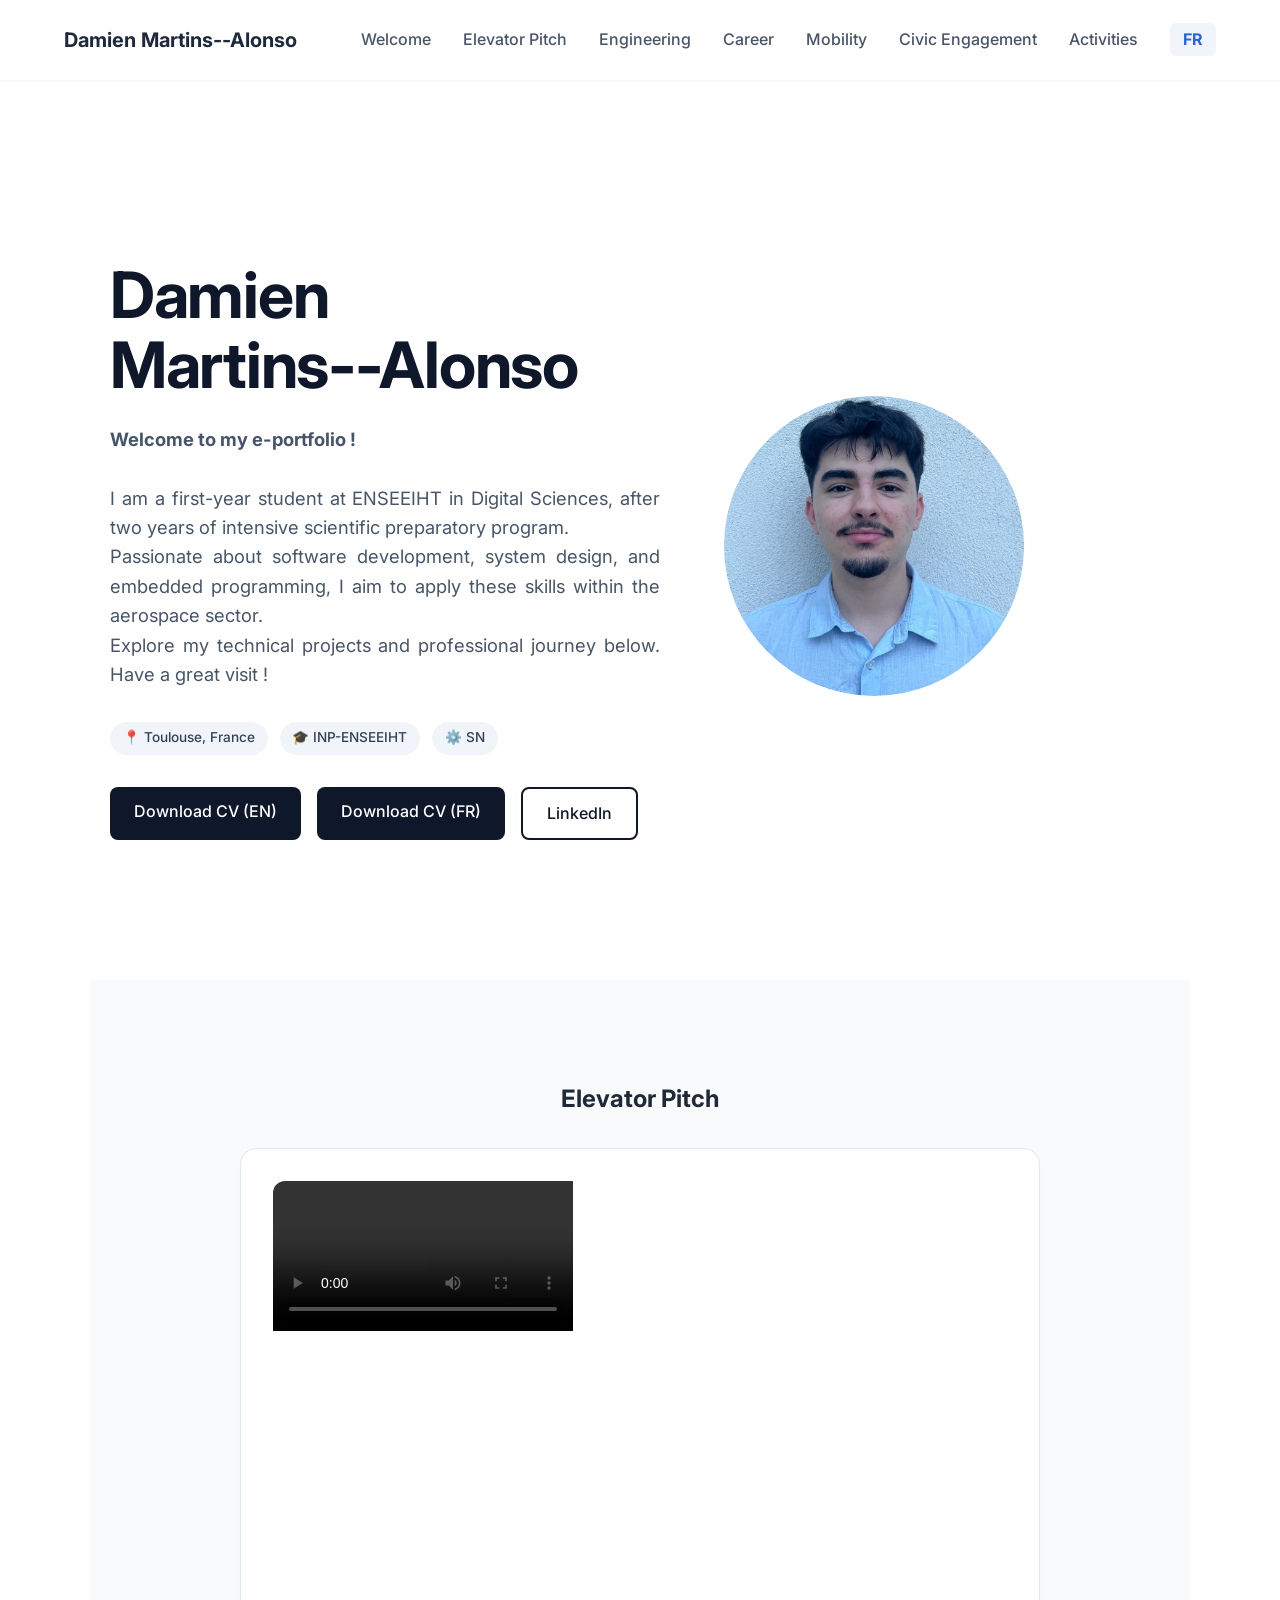
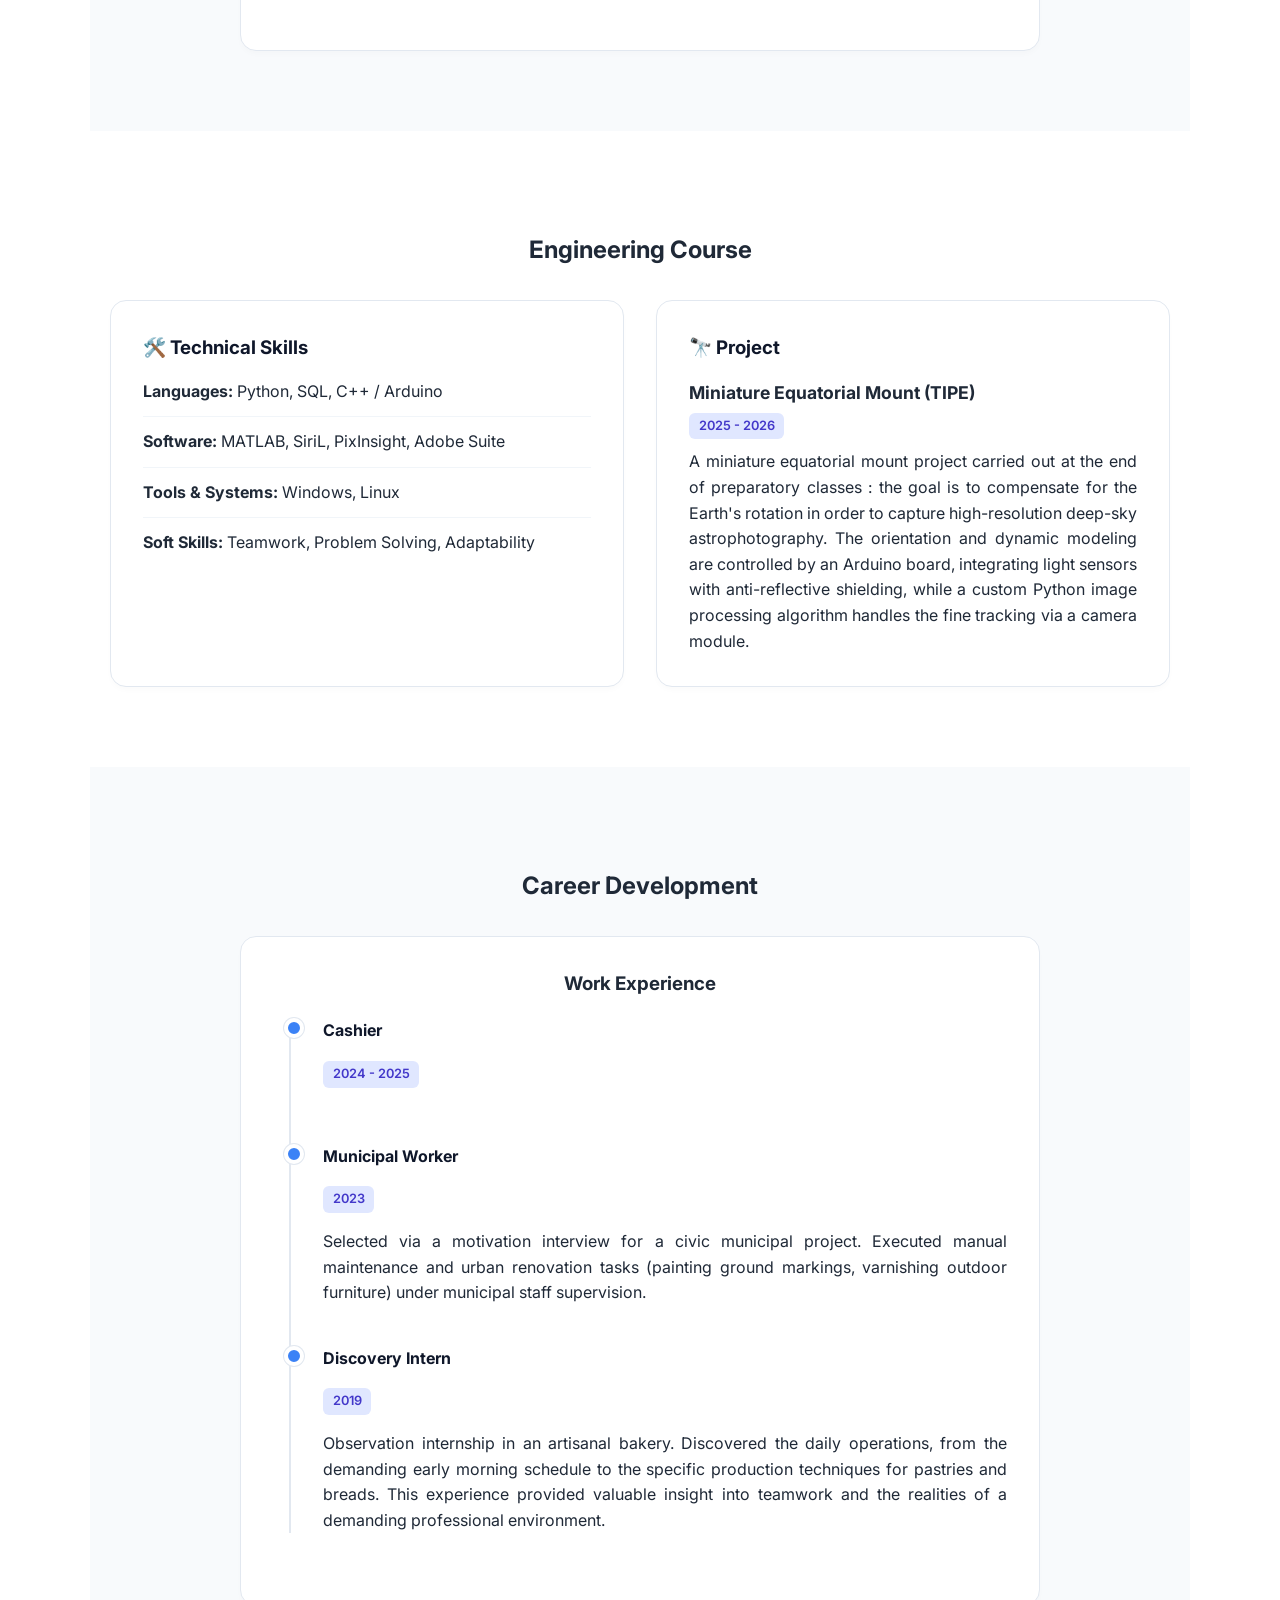
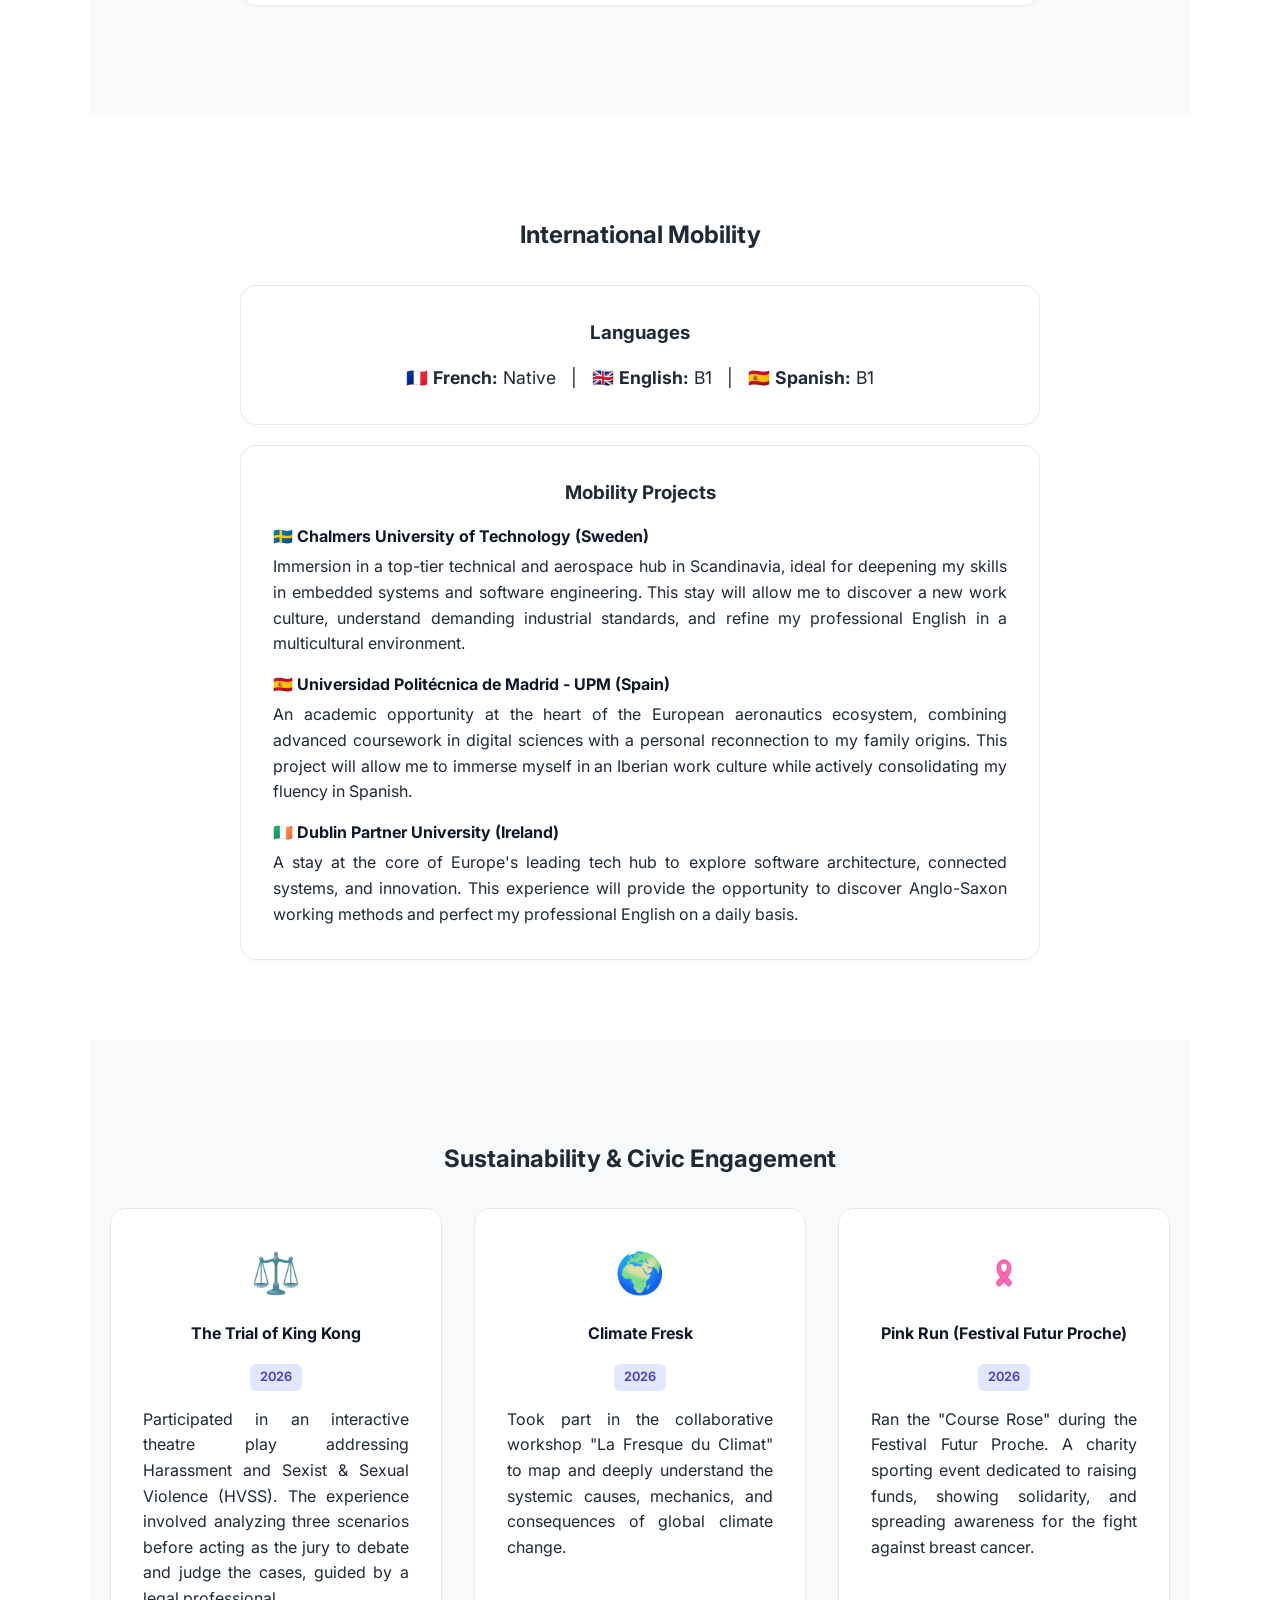
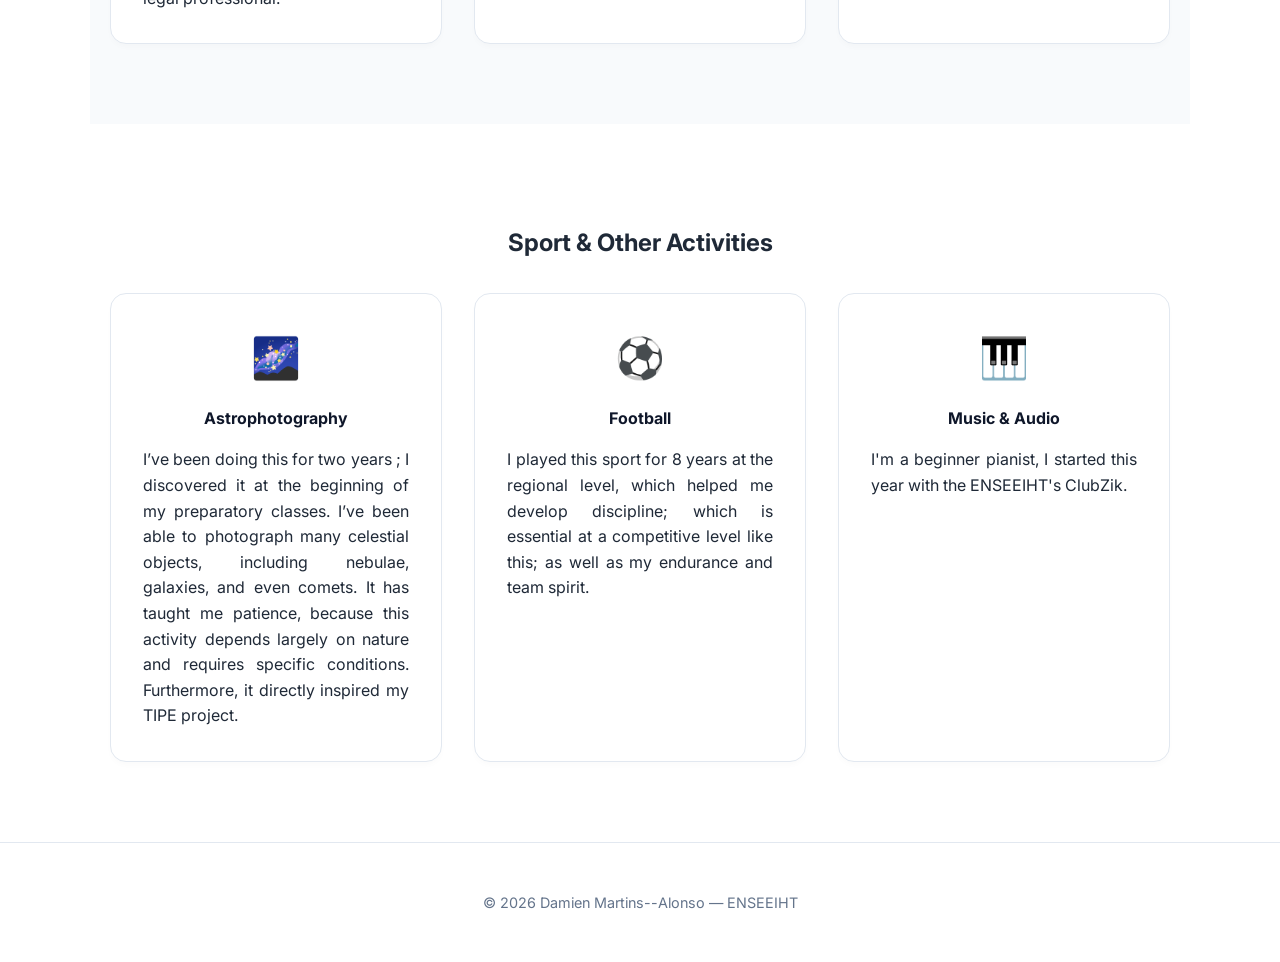
==== index.html @ 3f52133f "Update index.html" ====
<!DOCTYPE html>
<html lang="en">
<head>
    <meta charset="UTF-8">
    <meta name="viewport" content="width=device-width, initial-scale=1.0">
    <title>Damien Martins--Alonso | Portfolio</title>
    <link rel="stylesheet" href="style.css">
    <!-- Google Fonts for modern typography -->
    <link rel="preconnect" href="https://fonts.googleapis.com">
    <link rel="preconnect" href="https://fonts.gstatic.com" crossorigin>
    <link href="https://fonts.googleapis.com/css2?family=Inter:wght@400;500;600;700&display=swap" rel="stylesheet">
</head>
<body>

  <!-- HEADER / NAVIGATION -->
    <header class="navbar">
        <div class="nav-brand"><a href="#welcome">Damien Martins--Alonso</a></div>
        
        <!-- Menu Desktop -->
        <nav class="desktop-nav">
            <ul class="nav-links">
                <li><a href="#welcome">Welcome</a></li>
                <li><a href="#elevator">Elevator Pitch</a></li>
                <li><a href="#engineering">Engineering</a></li>
                <li><a href="#career">Career</a></li>
                <li><a href="#mobility">Mobility</a></li>
                <li><a href="#engagement">Civic Engagement</a></li>
                <li><a href="#activities">Activities</a></li>
                <!-- Bouton Langue Desktop -->
                <li><a href="index_fr.html" class="lang-btn" style="font-weight: 700; color: #2563eb;">FR</a></li>
            </ul>
        </nav>

        <!-- Bouton Hamburger / Croix -->
        <button class="hamburger" id="hamburger-btn" aria-label="Toggle menu">
            <span></span>
            <span></span>
            <span></span>
        </button>

        <!-- Menu Déroulant Mobile -->
        <div class="mobile-menu" id="mobile-menu">
            <ul class="mobile-nav-links">
                <li><a href="#welcome" class="mobile-link">Welcome</a></li>
                <li><a href="#elevator" class="mobile-link">Elevator Pitch</a></li>
                <li><a href="#engineering" class="mobile-link">Engineering</a></li>
                <li><a href="#career" class="mobile-link">Career</a></li>
                <li><a href="#mobility" class="mobile-link">Mobility</a></li>
                <li><a href="#engagement" class="mobile-link">Civic Engagement</a></li>
                <li><a href="#activities" class="mobile-link">Activities</a></li>
                <!-- Bouton Langue Mobile -->
                <li><a href="index_fr.html" class="mobile-link" style="font-weight: 700; color: #2563eb; margin-top: 0.5rem; display: inline-block;">FR</a></li>
            </ul>
        </div>
    </header>
<main>    
        <!-- 1. WELCOME SECTION -->
        <section id="welcome" class="section hero">
            <div class="hero-content">
                <div class="hero-text">
                    <h1>Damien<br>Martins--Alonso</h1>
                    <p class="uvp" style="text-align: justify;">
                        <strong>Welcome to my e-portfolio !</strong><br><br>
                        I am a first-year student at ENSEEIHT in Digital Sciences, after two years of intensive scientific preparatory program.<br>
                        Passionate about software development, system design, and embedded programming, I aim to apply these skills within the aerospace sector.<br>
                        Explore my technical projects and professional journey below. Have a great visit !
                    </p>
                    <div class="tags">
                        <span class="tag">📍 Toulouse, France</span>
                        <span class="tag">🎓 INP-ENSEEIHT </span>
                        <span class="tag">⚙️ SN </span>
                    </div>
                    <div class="actions">
                        <a href="assets/CV_EN.pdf" class="btn" target="_blank">Download CV (EN)</a>
                        <a href="assets/CV_FR.pdf" class="btn" target="_blank">Download CV (FR)</a>
                        <a href="https://www.linkedin.com/in/damien-martins-alonso-7abb7a439/" class="btn btn-outline" target="_blank">LinkedIn</a>
                    </div>
                </div>
                <div class="hero-image">
                    <img src="assets/photo.jpg" alt="Damien Martins--Alonso" style="width: 300px; height: 300px; border-radius: 50%; object-fit: cover; object-position: 65% 30%;">
                </div>
            </div>
        </section>

        <!-- 2. ELEVATOR PITCH SECTION -->
        <section id="elevator" class="section bg-light">
            <h2 style="text-align: center;">Elevator Pitch</h2>
            <p class="section-subtitle" style="text-align: center; margin-bottom: 30px;">  </p>
            <div class="card video-card" style="margin: 0 auto; max-width: 800px;">
                <div class="video-container">
                    <video controls preload="metadata">
                        <source src="assets/mon_pitch.mp4" type="video/mp4">
                    </video>
                </div>
            </div>
        </section>

      <!-- 3. ENGINEERING COURSE SECTION -->
        <section id="engineering" class="section">
            <h2 style="text-align: center;">Engineering Course</h2>
           <p class="section-subtitle" style="text-align: center; margin-bottom: 30px;">  </p>
            <div class="grid-2">
                <div class="card">
                    <h3>🛠️ Technical Skills</h3>
                    <ul class="skills-list">
                        <li><strong>Languages:</strong> Python, SQL, C++ / Arduino</li>
                        <li><strong>Software:</strong> MATLAB, SiriL, PixInsight, Adobe Suite</li>
                        <li><strong>Tools & Systems:</strong> Windows, Linux</li>
                        <li><strong>Soft Skills:</strong> Teamwork, Problem Solving, Adaptability</li>
                    </ul>
                </div>

               <div class="card project-card">
                    <h3>🔭 Project</h3>
                    <div style="margin-top: 15px;">
                        <h4 style="font-size: 1.1rem; color: var(--primary-color); margin-bottom: 5px;">Miniature Equatorial Mount (TIPE)</h4>
                        <span class="date" style="display: inline-block; margin-bottom: 10px;">2025 - 2026</span>
                        <p style="text-align: justify;">A miniature equatorial mount project carried out at the end of preparatory classes : the goal is to compensate for the Earth's rotation in order to capture high-resolution deep-sky astrophotography. The orientation and dynamic modeling are controlled by an Arduino board, integrating light sensors with anti-reflective shielding, while a custom Python image processing algorithm handles the fine tracking via a camera module.</p>
                    </div>
                </div>
            </div>
        </section>
        
        <!-- 4. CAREER DEVELOPMENT SECTION -->
        <section id="career" class="section bg-light">
            <h2 style="text-align: center;">Career Development</h2>
            <p class="section-subtitle" style="text-align: center; margin-bottom: 30px;">  </p>        
            <div style="max-width: 800px; margin: 0 auto;">
                <div class="card" style="margin-bottom: 30px;">
                    <h3 style="text-align: center; color: var(--primary-color); margin-bottom: 20px;">Work Experience</h3>
                    <div class="experience-timeline">
                        <div class="timeline-item">
                            <h4>Cashier</h4>
                            <span class="date">2024 - 2025</span>
                            <p> </p>
                        </div>
                        <div class="timeline-item">
                            <h4>Municipal Worker</h4>
                            <span class="date">2023</span>
                            <p style="text-align: justify;">Selected via a motivation interview for a civic municipal project. Executed manual maintenance and urban renovation tasks (painting ground markings, varnishing outdoor furniture) under municipal staff supervision.</p>
                        </div>
                        <div class="timeline-item">
                            <h4>Discovery Intern</h4>
                            <span class="date">2019</span>
                            <p style="text-align: justify;">Observation internship in an artisanal bakery. Discovered the daily operations, from the demanding early morning schedule to the specific production techniques for pastries and breads. This experience provided valuable insight into teamwork and the realities of a demanding professional environment.</p>
                        </div>
                    </div>
                </div>
            </div>
        </section>
        
        <!-- 5. INTERNATIONAL MOBILITY SECTION -->
        <section id="mobility" class="section">
            <h2 style="text-align: center;">International Mobility</h2>
            <p class="section-subtitle" style="text-align: center; margin-bottom: 30px;">   </p>
            
            <div style="max-width: 800px; margin: 0 auto;">
                <div class="card" style="margin-bottom: 20px;">
                    <h3 style="text-align: center; color: var(--primary-color);">Languages</h3>
                    <p style="text-align: center; font-size: 1.1rem; line-height: 1.6;">
                        🇫🇷 <strong>French:</strong> Native &nbsp; | &nbsp; 
                        🇬🇧 <strong>English:</strong> B1 &nbsp; | &nbsp; 
                        🇪🇸 <strong>Spanish:</strong> B1
                    </p>
                </div>
                
                <div class="card">
                    <h3 style="text-align: center; color: var(--primary-color);">Mobility Projects</h3>
                    <div style="display: flex; flex-direction: column; gap: 15px;">
                        <div>
                            <h4 style="margin-bottom: 5px;">🇸🇪 Chalmers University of Technology (Sweden)</h4>
                            <p style="text-align: justify;">Immersion in a top-tier technical and aerospace hub in Scandinavia, ideal for deepening my skills in embedded systems and software engineering. This stay will allow me to discover a new work culture, understand demanding industrial standards, and refine my professional English in a multicultural environment.</p>
                        </div>
                        <div>
                            <h4 style="margin-bottom: 5px;">🇪🇸 Universidad Politécnica de Madrid - UPM (Spain)</h4>
                            <p style="text-align: justify;">An academic opportunity at the heart of the European aeronautics ecosystem, combining advanced coursework in digital sciences with a personal reconnection to my family origins. This project will allow me to immerse myself in an Iberian work culture while actively consolidating my fluency in Spanish.</p>
                        </div>
                        <div>
                            <h4 style="margin-bottom: 5px;">🇮🇪 Dublin Partner University (Ireland)</h4>
                            <p style="text-align: justify;">A stay at the core of Europe's leading tech hub to explore software architecture, connected systems, and innovation. This experience will provide the opportunity to discover Anglo-Saxon working methods and perfect my professional English on a daily basis.</p>
                        </div>
                    </div>
                </div>
            </div>
        </section>

        <!-- 6. SUSTAINABILITY & CIVIC ENGAGEMENT SECTION -->
        <section id="engagement" class="section bg-light">
            <h2 style="text-align: center;">Sustainability & Civic Engagement</h2>
            <p class="section-subtitle" style="text-align: center; margin-bottom: 30px;">  </p>
            <div class="grid-3">
                <div class="card align-center">
                    <div class="icon">⚖️</div>
                    <h4>The Trial of King Kong</h4>
                    <span class="date">2026</span>
                    <p style="text-align: justify;">Participated in an interactive theatre play addressing Harassment and Sexist & Sexual Violence (HVSS). The experience involved analyzing three scenarios before acting as the jury to debate and judge the cases, guided by a legal professional.</p>
                </div>
                
                <div class="card align-center">
                    <div class="icon">🌍</div>
                    <h4>Climate Fresk</h4>
                    <span class="date">2026</span>
                    <p style="text-align: justify;">Took part in the collaborative workshop "La Fresque du Climat" to map and deeply understand the systemic causes, mechanics, and consequences of global climate change.</p>
                </div>

                <div class="card align-center">
                    <div class="icon">
                        <!-- Véritable icône du Ruban Rose avec effet croisé intégré en SVG -->
                        <svg width="32" height="32" viewBox="0 0 100 100" xmlns="http://www.w3.org/2000/svg">
                            <path d="M50 15 C 30 15, 20 40, 35 65 L 60 95 C 60 95, 65 100, 70 95 C 75 90, 75 85, 70 80 L 45 50 C 35 40, 40 25, 50 25 C 60 25, 65 40, 55 50 L 30 80 C 25 85, 25 90, 30 95 C 35 100, 40 95, 40 95 L 65 65 C 80 40, 70 15, 50 15 Z" fill="#ff69b4" stroke="#e83e8c" stroke-width="2"/>
                        </svg>
                    </div>
                    <h4>Pink Run (Festival Futur Proche)</h4>
                    <span class="date">2026</span>
                    <p style="text-align: justify;">Ran the "Course Rose" during the Festival Futur Proche. A charity sporting event dedicated to raising funds, showing solidarity, and spreading awareness for the fight against breast cancer.</p>
                </div>
            </div>
        </section>

        <!-- 7. SPORT & OTHER ACTIVITIES SECTION -->
        <section id="activities" class="section">
            <h2 style="text-align: center;">Sport & Other Activities</h2>
            <p class="section-subtitle" style="text-align: center; margin-bottom: 30px;">  </p>        
            <div class="grid-3">
                <div class="card align-center">
                    <div class="icon">🌌</div>
                    <h4>Astrophotography</h4>
                    <p style="text-align: justify;">I’ve been doing this for two years ; I discovered it at the beginning of my preparatory classes. I’ve been able to photograph many celestial objects, including nebulae, galaxies, and even comets. It has taught me patience, because this activity depends largely on nature and requires specific conditions. Furthermore, it directly inspired my TIPE project.</p>
                </div>
                <div class="card align-center">
                    <div class="icon">⚽</div>
                    <h4>Football</h4>
                    <p style="text-align: justify;">I played this sport for 8 years at the regional level, which helped me develop discipline; which is essential at a competitive level like this; as well as my endurance and team spirit.</p>
                </div>
                <div class="card align-center">
                    <div class="icon">🎹</div>
                    <h4>Music & Audio</h4>
                    <p style="text-align: justify;">I'm a beginner pianist, I started this year with the ENSEEIHT's ClubZik.</p>
                </div>
            </div>
        </section>

    </main>

    <footer>
        <p>© 2026 Damien Martins--Alonso — ENSEEIHT</p>
    </footer>
<script>
    const hamburgerBtn = document.getElementById('hamburger-btn');
    const mobileMenu = document.getElementById('mobile-menu');
    const mobileLinks = document.querySelectorAll('.mobile-link');

    hamburgerBtn.addEventListener('click', () => {
        hamburgerBtn.classList.toggle('active');
        mobileMenu.classList.toggle('active');
    });

    mobileLinks.forEach(link => {
        link.addEventListener('click', () => {
            hamburgerBtn.classList.remove('active');
            mobileMenu.classList.remove('active');
        });
    });
</script>
</body>
</html>
---- style.css ----
/* Reset & Base Styles */
* { box-sizing: border-box; margin: 0; padding: 0; }
html { scroll-behavior: smooth; font-family: 'Inter', sans-serif; color: #1f2937; line-height: 1.6; }
body { background-color: #ffffff; }
a { color: inherit; text-decoration: none; }

/* Utility Classes */
.bg-light { background-color: #f8fafc; }
.section { padding: 100px 20px 80px; max-width: 1100px; margin: 0 auto; }
.section-subtitle { color: #64748b; font-size: 1.1rem; margin-bottom: 3rem; }
.subsection-title { margin: 3rem 0 1.5rem; font-size: 1.5rem; }
.mt-2 { margin-top: 1rem; }
.align-center { text-align: center; }
.icon { font-size: 2.5rem; margin-bottom: 1rem; }

/* --- NAVBAR & RESPONSIVE HEADER --- */
.navbar {
    display: flex;
    justify-content: space-between;
    align-items: center;
    width: 100%;
    padding: 1.5rem 5%;
    background-color: #ffffff;
    position: sticky;
    top: 0;
    z-index: 999;
    box-shadow: 0 1px 3px rgba(0, 0, 0, 0.05);
}

.nav-brand {
    flex-shrink: 0;
}

.nav-brand a {
    font-size: 1.25rem;
    font-weight: 700;
    color: var(--primary-color, #1e293b);
    text-decoration: none;
}

.nav-links {
    list-style: none;
    display: flex;
    gap: 2rem;
    margin: 0;
    padding: 0;
}

.nav-links li a {
    text-decoration: none;
    color: #475569;
    font-weight: 500;
    transition: color 0.2s;
}

.nav-links li a:hover {
    color: var(--primary-color, #2563eb);
}

/* Hero Section */
.hero { display: flex; align-items: center; min-height: 100vh; padding-top: 120px; }
.hero-content { display: flex; gap: 4rem; align-items: center; }
.hero-text { flex: 1; }
.hero-text h1 { font-size: 4rem; line-height: 1.1; margin-bottom: 1.5rem; color: #0f172a; letter-spacing: -0.02em; }
.uvp { font-size: 1.15rem; color: #475569; margin-bottom: 2rem; max-width: 600px; }
.hero-image { flex: 0 0 350px; }
.image-placeholder { width: 300px; height: 300px; background: #e2e8f0; border-radius: 50%; display: flex; align-items: center; justify-content: center; color: #94a3b8; font-weight: 600; font-size: 1.2rem; }

/* Tags & Buttons */
.tags { display: flex; gap: 0.75rem; flex-wrap: wrap; margin-bottom: 2rem; }
.tag { background: #f1f5f9; color: #334155; padding: 0.35rem 0.8rem; border-radius: 20px; font-size: 0.85rem; font-weight: 500; }
.actions { display: flex; gap: 1rem; flex-wrap: wrap; }
.btn { display: inline-block; background: #0f172a; color: white; padding: 0.75rem 1.5rem; border-radius: 8px; font-weight: 500; transition: background 0.2s; }
.btn:hover { background: #334155; }
.btn-outline { background: transparent; color: #0f172a; border: 2px solid #0f172a; }
.btn-outline:hover { background: #f8fafc; color: #0f172a; }

/* Grids */
.grid-2 { display: grid; grid-template-columns: repeat(auto-fit, minmax(400px, 1fr)); gap: 2rem; }
.grid-3 { display: grid; grid-template-columns: repeat(auto-fit, minmax(280px, 1fr)); gap: 2rem; }

/* Cards */
.card { background: white; padding: 2rem; border-radius: 16px; border: 1px solid #e2e8f0; box-shadow: 0 4px 6px -1px rgba(0,0,0,0.02); transition: transform 0.2s; }
.card:hover { transform: translateY(-3px); box-shadow: 0 10px 15px -3px rgba(0,0,0,0.05); }
.card h3, .card h4 { margin-bottom: 1rem; color: #0f172a; }
.date { display: inline-block; background: #e0e7ff; color: #4338ca; padding: 0.2rem 0.6rem; border-radius: 6px; font-size: 0.8rem; font-weight: 600; margin-bottom: 1rem; }

/* Lists & Timeline */
.skills-list { list-style: none; }
.skills-list li { margin-bottom: 0.75rem; padding-bottom: 0.75rem; border-bottom: 1px solid #f1f5f9; }
.skills-list li:last-child { border-bottom: none; }
.experience-timeline { border-left: 2px solid #e2e8f0; padding-left: 2rem; margin-left: 1rem; }
.timeline-item { position: relative; margin-bottom: 2.5rem; }
.timeline-item::before { content: ''; position: absolute; left: -39px; top: 0; width: 12px; height: 12px; background: #3b82f6; border-radius: 50%; border: 4px solid white; box-shadow: 0 0 0 1px #e2e8f0; }

/* Video */
.video-container { position: relative; padding-bottom: 56.25%; height: 0; overflow: hidden; max-width: 100%; border-radius: 12px; margin-bottom: 1.5rem; }
.video-container iframe { position: absolute; top: 0; left: 0; width: 100%; height: 100%; }

/* Footer */
footer { text-align: center; padding: 3rem 1rem; color: #64748b; font-size: 0.9rem; border-top: 1px solid #e2e8f0; }

/* Bouton Hamburger */
.hamburger {
    display: none;
    background: none;
    border: none;
    cursor: pointer;
    flex-direction: column;
    justify-content: space-between;
    width: 28px;
    height: 20px;
    padding: 0;
    margin-left: auto;
    z-index: 2001; /* Reste au-dessus du menu */
}

.hamburger span {
    display: block;
    width: 100%;
    height: 3px;
    background-color: #1e293b;
    border-radius: 2px;
    transition: transform 0.3s ease, opacity 0.3s ease; /* Animation fluide vers la croix */
}

/* Transformation du Hamburger en Croix (X) */
.hamburger.active span:nth-child(1) {
    transform: translateY(8.5px) rotate(45deg);
}

.hamburger.active span:nth-child(2) {
    opacity: 0;
}

.hamburger.active span:nth-child(3) {
    transform: translateY(-8.5px) rotate(-45deg);
}

/* Menu Mobile Déroulant (Dropdown compact sous le nom) */
.mobile-menu {
    position: absolute; 
    top: 100%;
    left: 0;
    width: 100%; 
    background-color: #ffffff;
    border-radius: 0;
    border: 1px solid #e2e8f0;
    box-shadow: 0 10px 25px rgba(0, 0, 0, 0.12);
    z-index: 2000;
    display: flex;
    flex-direction: column;
    padding: 1.25rem 1.5rem;
    
    opacity: 0;
    visibility: hidden;
    pointer-events: none;
    transform: translateY(-10px);
    transition: opacity 0.25s ease, transform 0.25s ease, visibility 0.25s ease;
}

.mobile-menu.active {
    opacity: 1;
    visibility: visible;
    pointer-events: auto;
    transform: translateY(0);
}

.mobile-nav-links {
    list-style: none;
    display: flex;
    flex-direction: column;
    gap: 1rem;
    padding: 0;
    margin: 0;
}

.mobile-nav-links li a {
    font-size: 1rem;
    font-weight: 500;
    text-decoration: none;
    color: #475569;
    transition: color 0.2s;
}

.mobile-nav-links li a:hover {
    color: #2563eb;
}

/* Style spécifique pour le bouton de langue */
.desktop-nav .nav-links li a.lang-btn {
    background-color: #f1f5f9;
    padding: 0.4rem 0.8rem;
    border-radius: 6px;
    transition: background-color 0.2s;
}

.desktop-nav .nav-links li a.lang-btn:hover {
    background-color: #e2e8f0;
    color: #2563eb;
}
/* Affichage mobile */
@media screen and (max-width: 1024px) {
    .desktop-nav {
        display: none !important;
    }
    .hamburger {
        display: flex !important;
    }
}
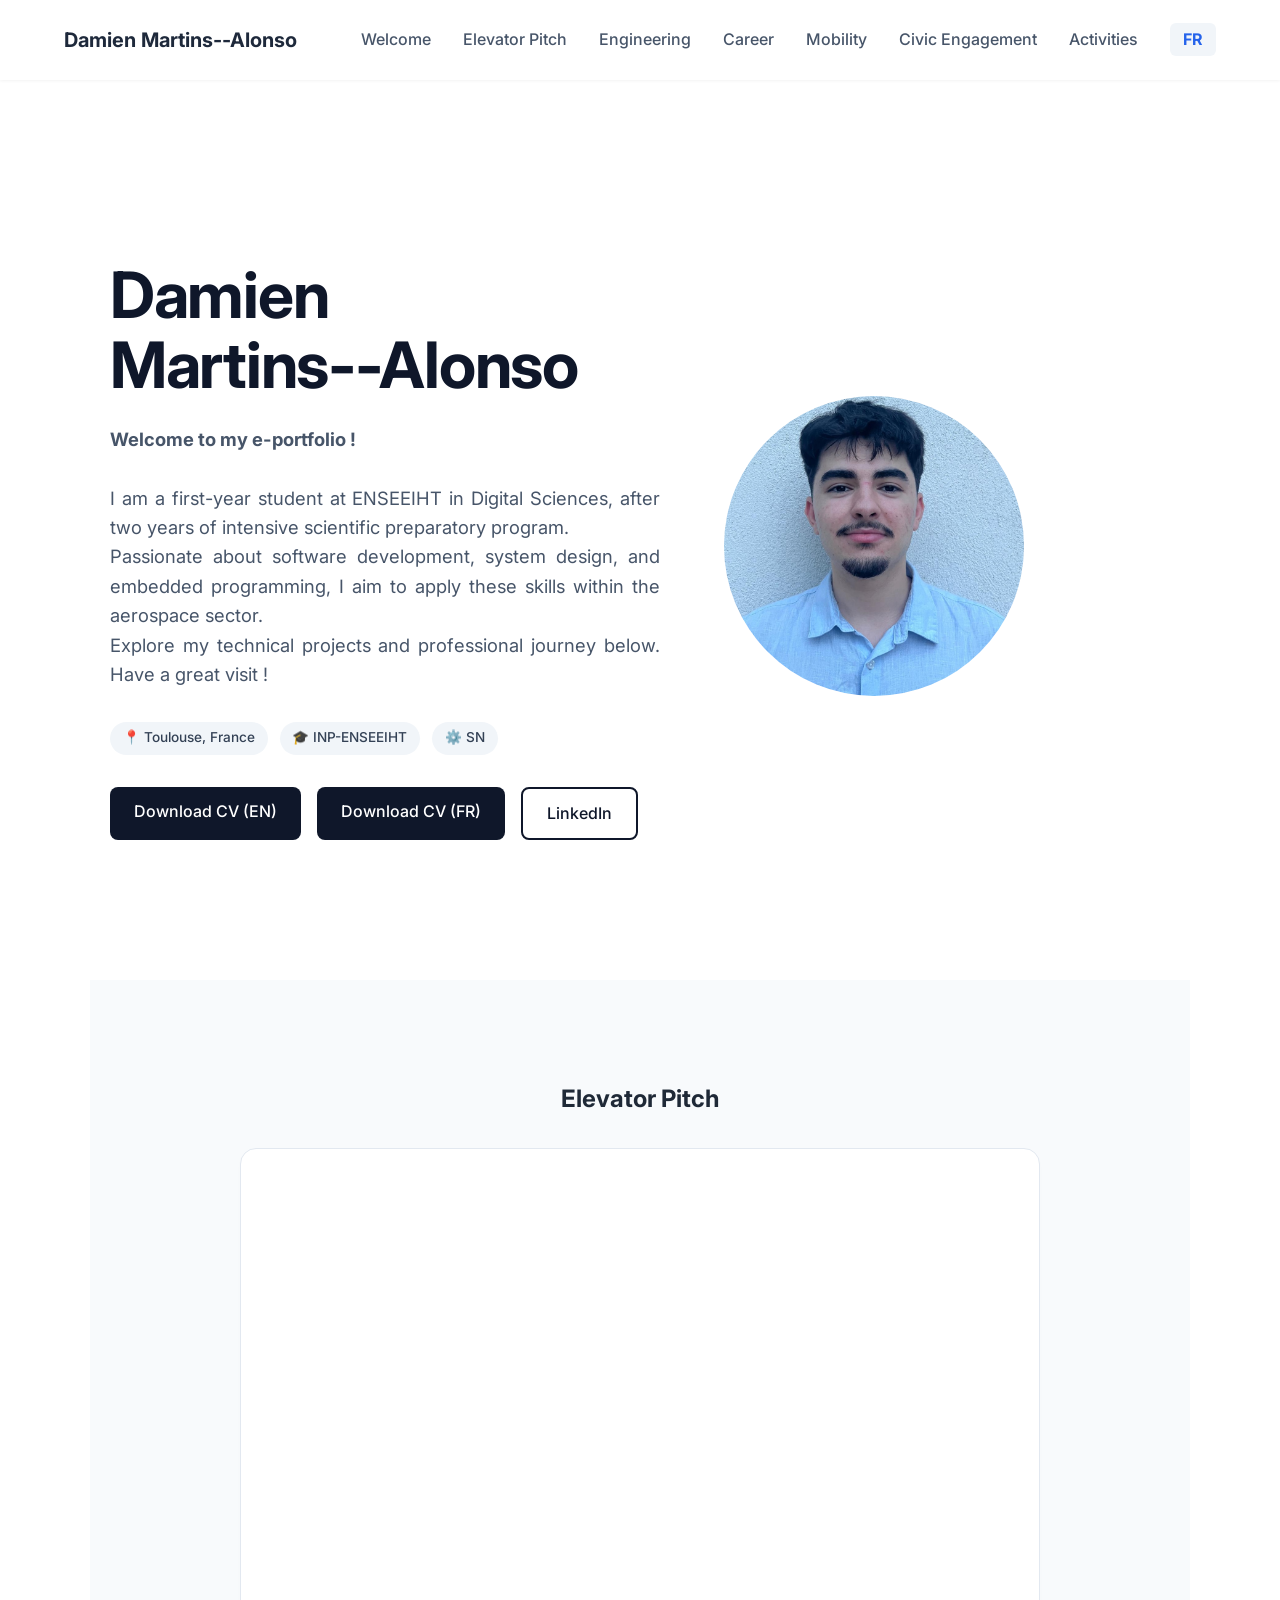
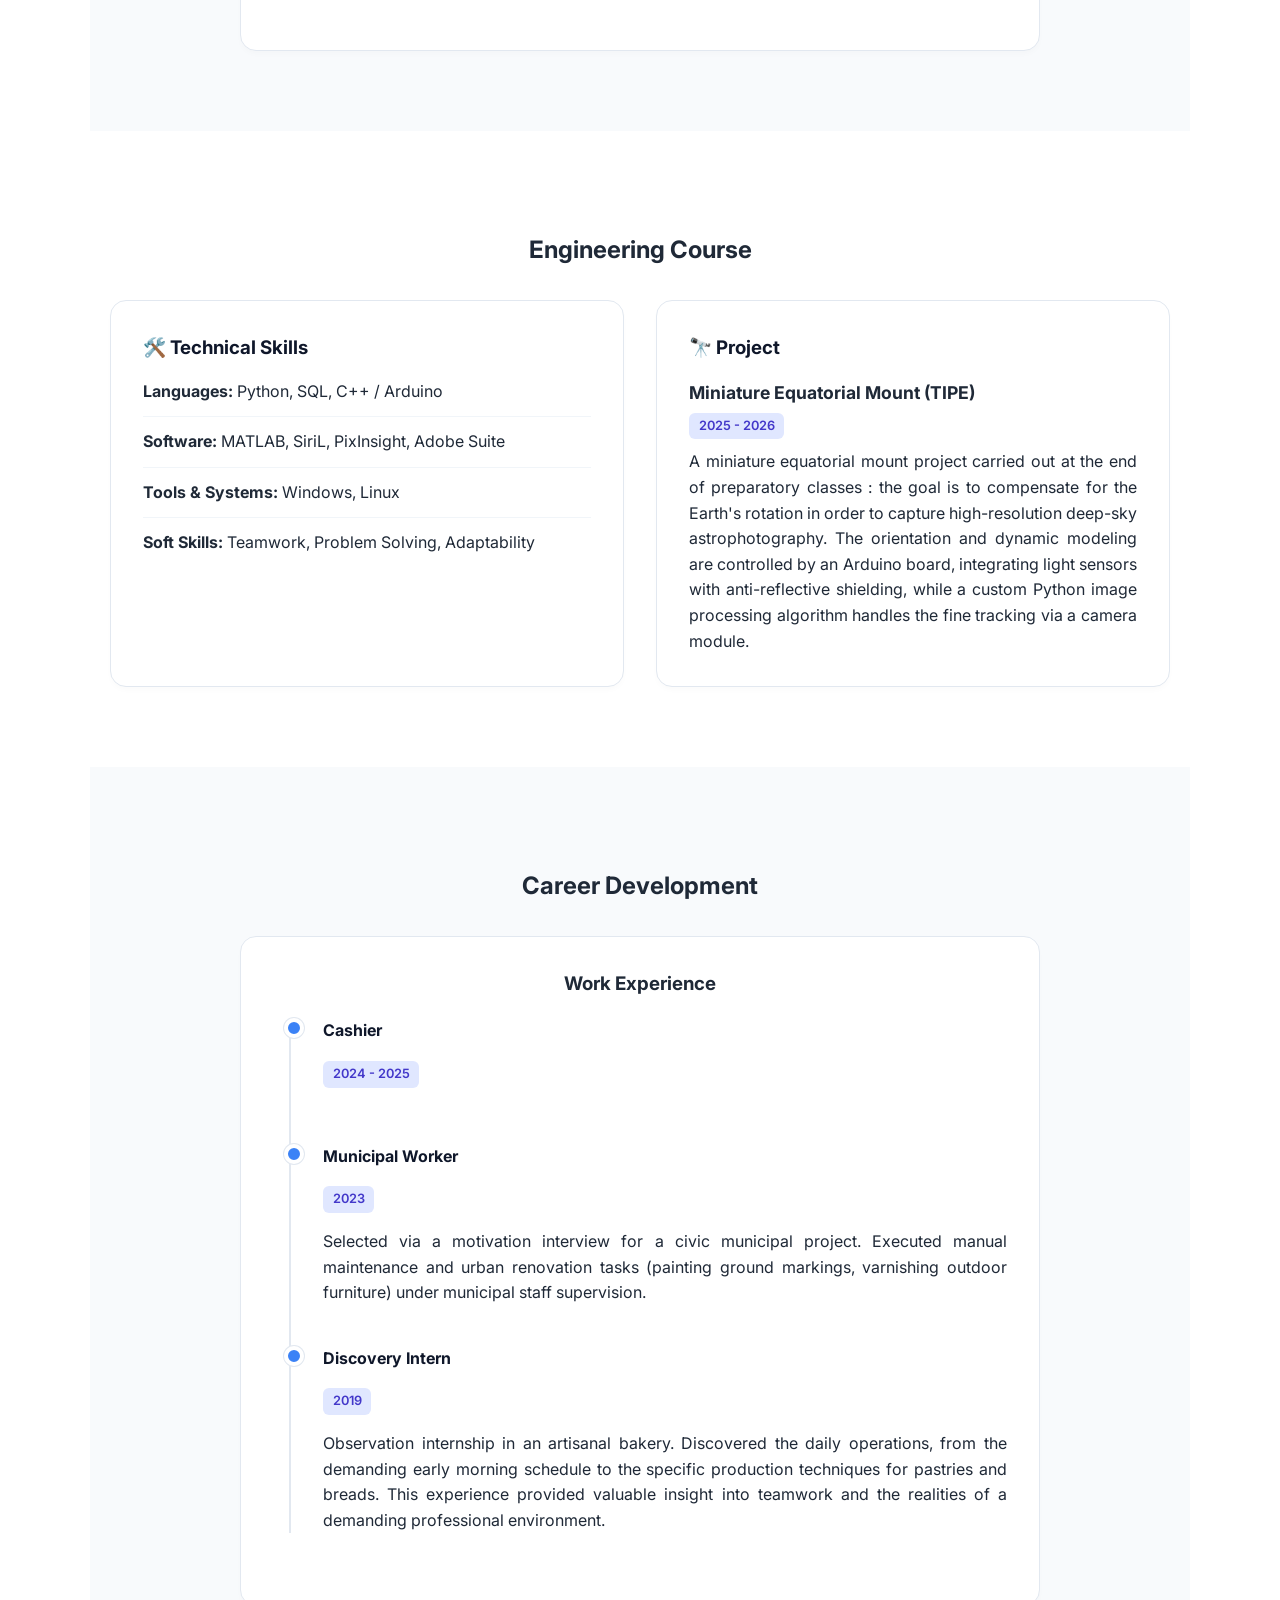
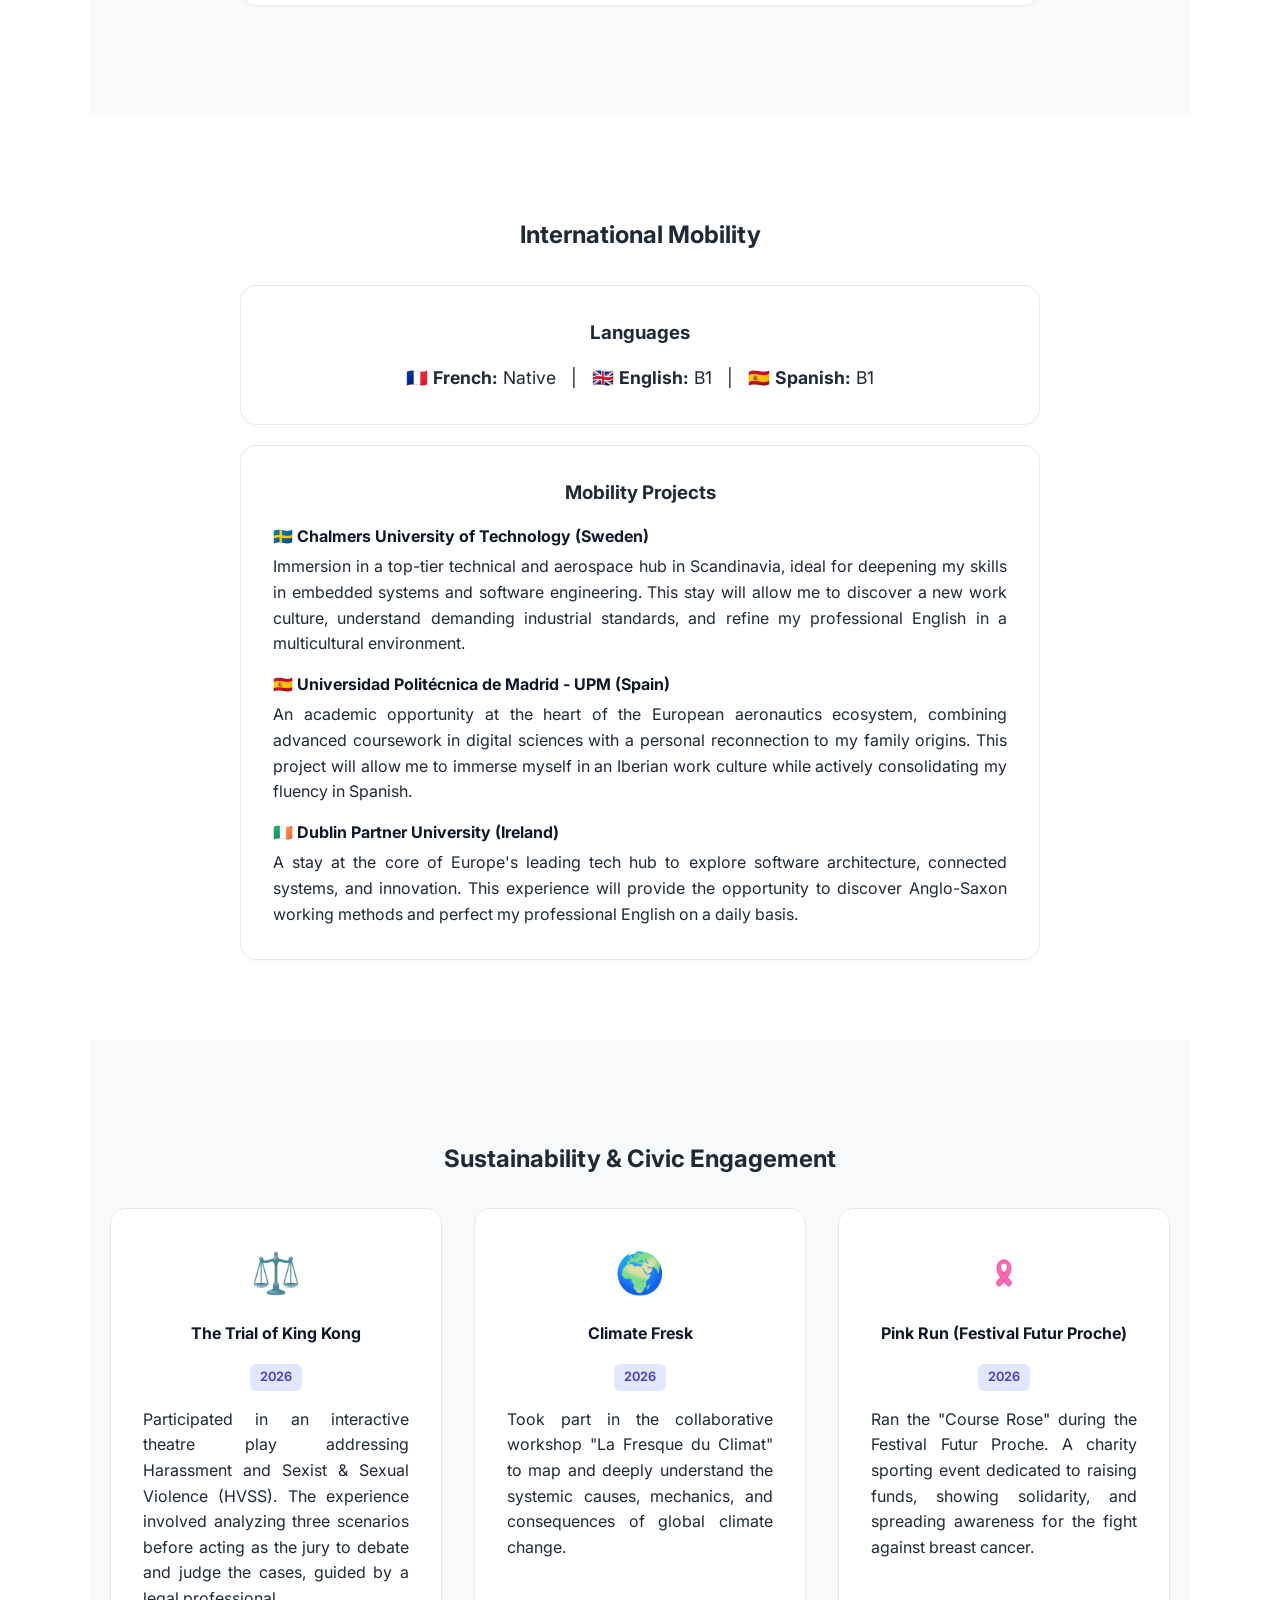
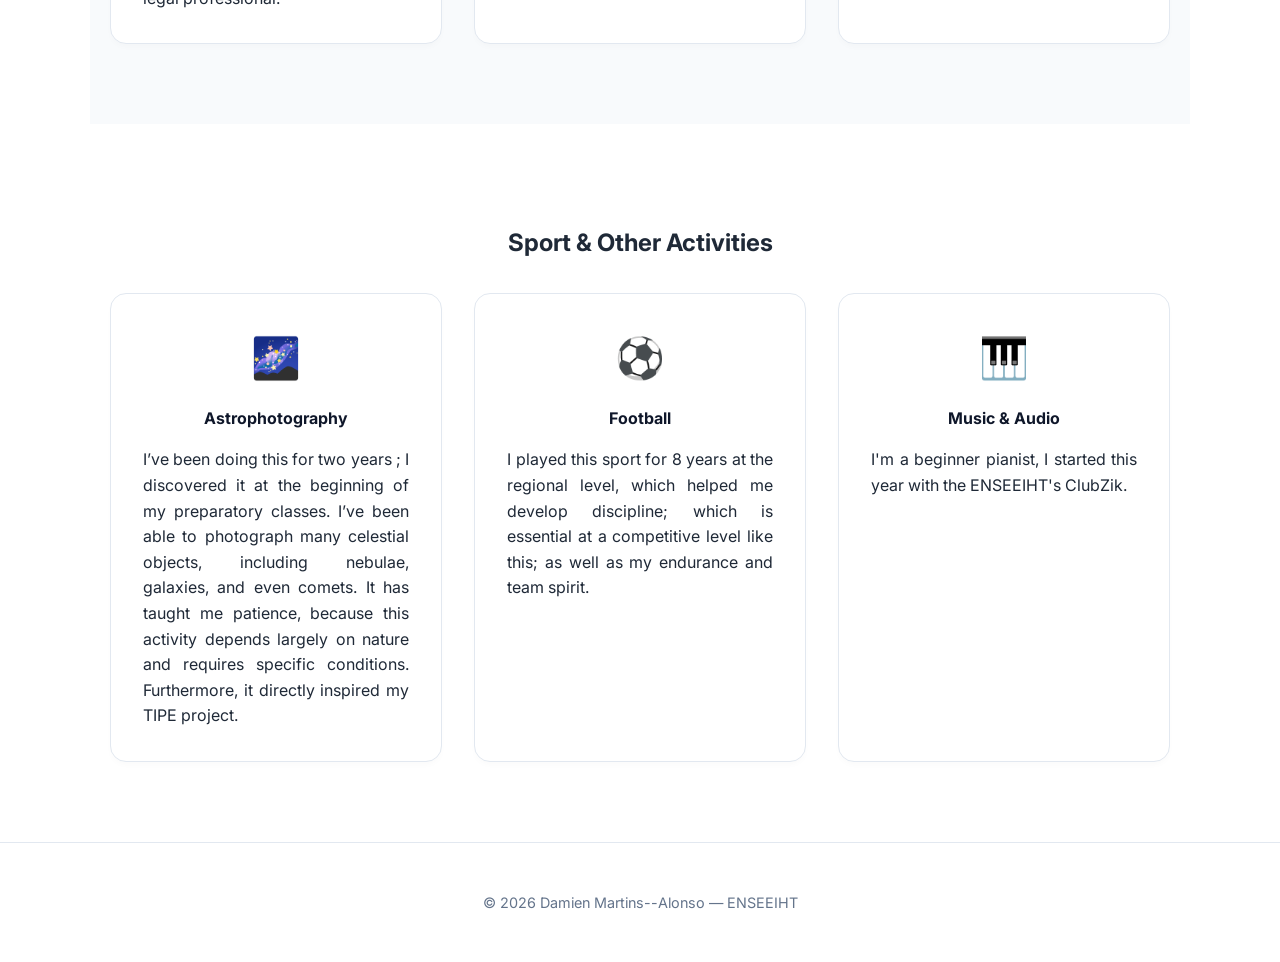
==== commit c1ac15ac: "Update index.html" ====
--- a/index.html
+++ b/index.html
@@ -88,9 +88,7 @@
             <p class="section-subtitle" style="text-align: center; margin-bottom: 30px;">  </p>
             <div class="card video-card" style="margin: 0 auto; max-width: 800px;">
                 <div class="video-container">
-                    <video controls preload="metadata">
-                        <source src="assets/mon_pitch.mp4" type="video/mp4">
-                    </video>
+                    <iframe width="560" height="315" src="https://www.youtube.com/embed/TON_LIEN_YOUTUBE" title="Elevator Pitch" frameborder="0" allowfullscreen></iframe>
                 </div>
             </div>
         </section>
--- a/style.css
+++ b/style.css
@@ -95,7 +95,7 @@
 
 /* Video */
 .video-container { position: relative; padding-bottom: 56.25%; height: 0; overflow: hidden; max-width: 100%; border-radius: 12px; margin-bottom: 1.5rem; }
-.video-container iframe { position: absolute; top: 0; left: 0; width: 100%; height: 100%; }
+.video-container iframe, .video-container video { position: absolute; top: 0; left: 0; width: 100%; height: 100%; }
 
 /* Footer */
 footer { text-align: center; padding: 3rem 1rem; color: #64748b; font-size: 0.9rem; border-top: 1px solid #e2e8f0; }
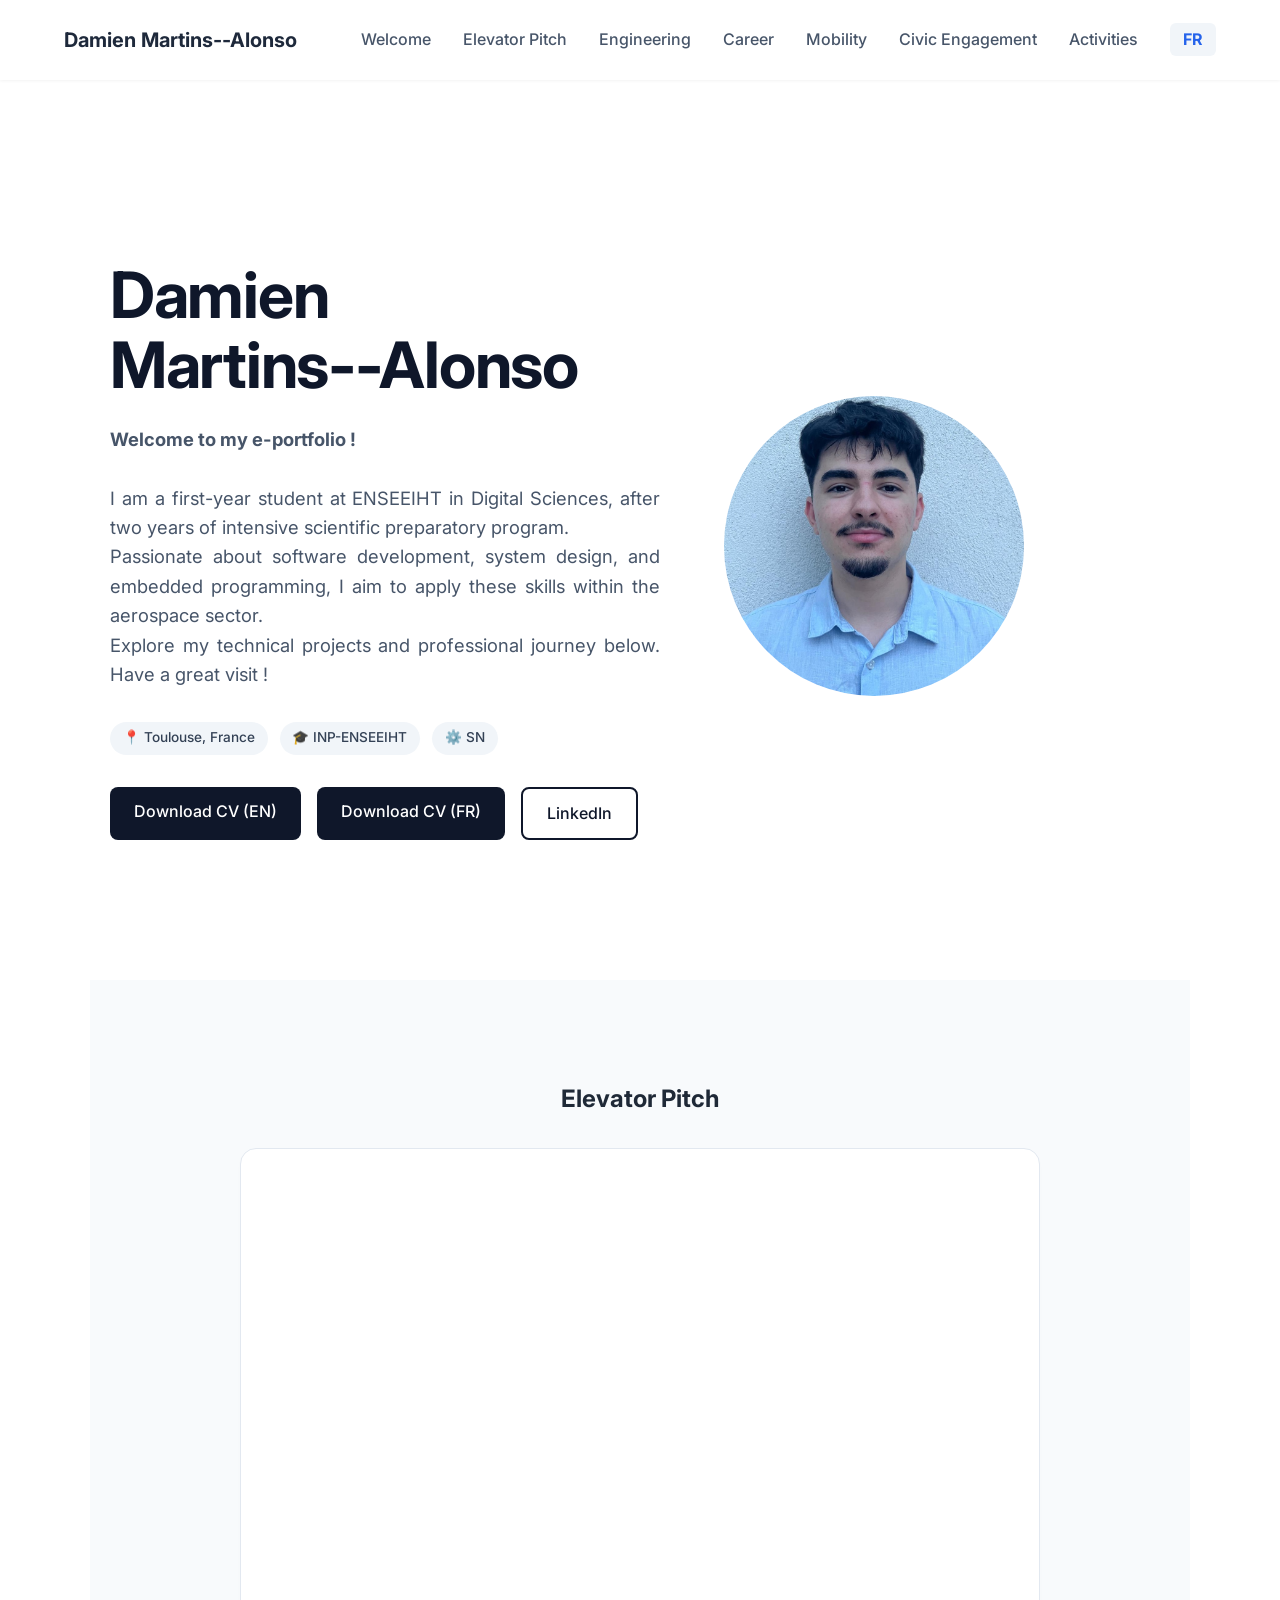
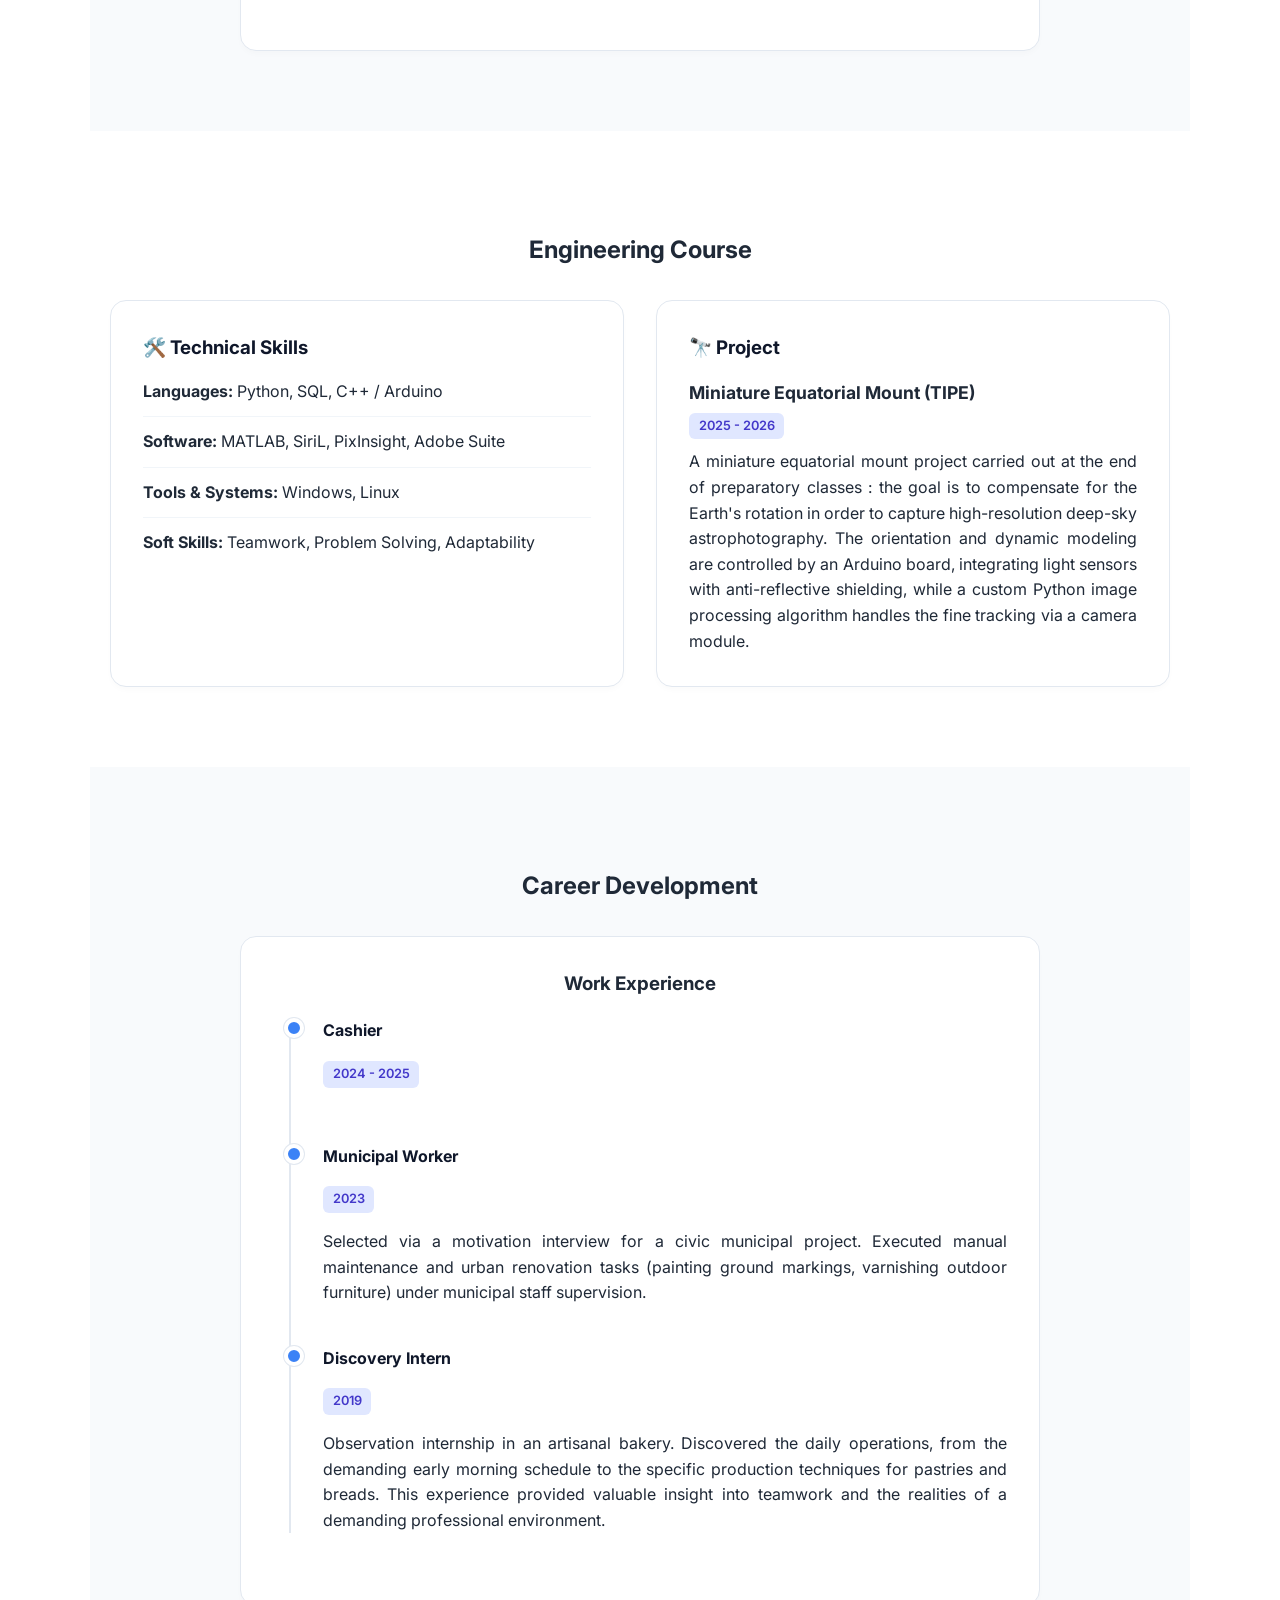
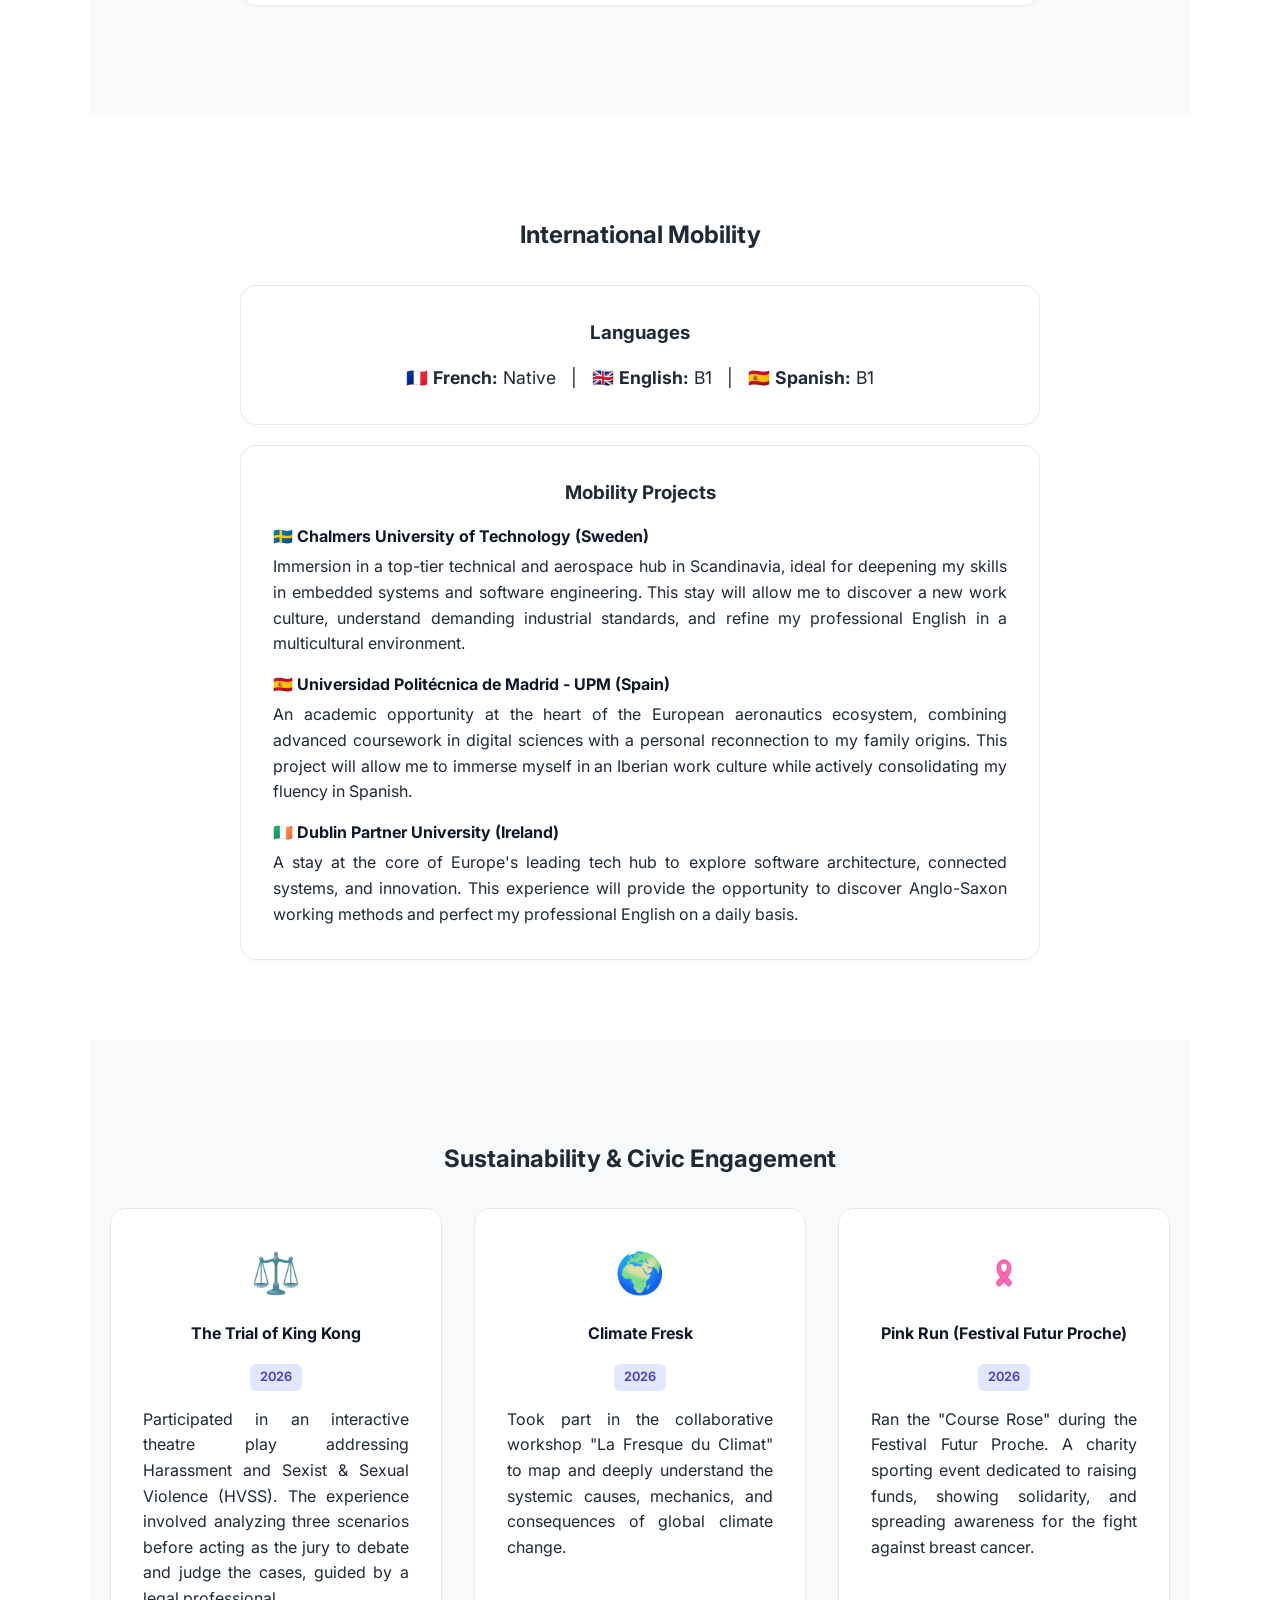
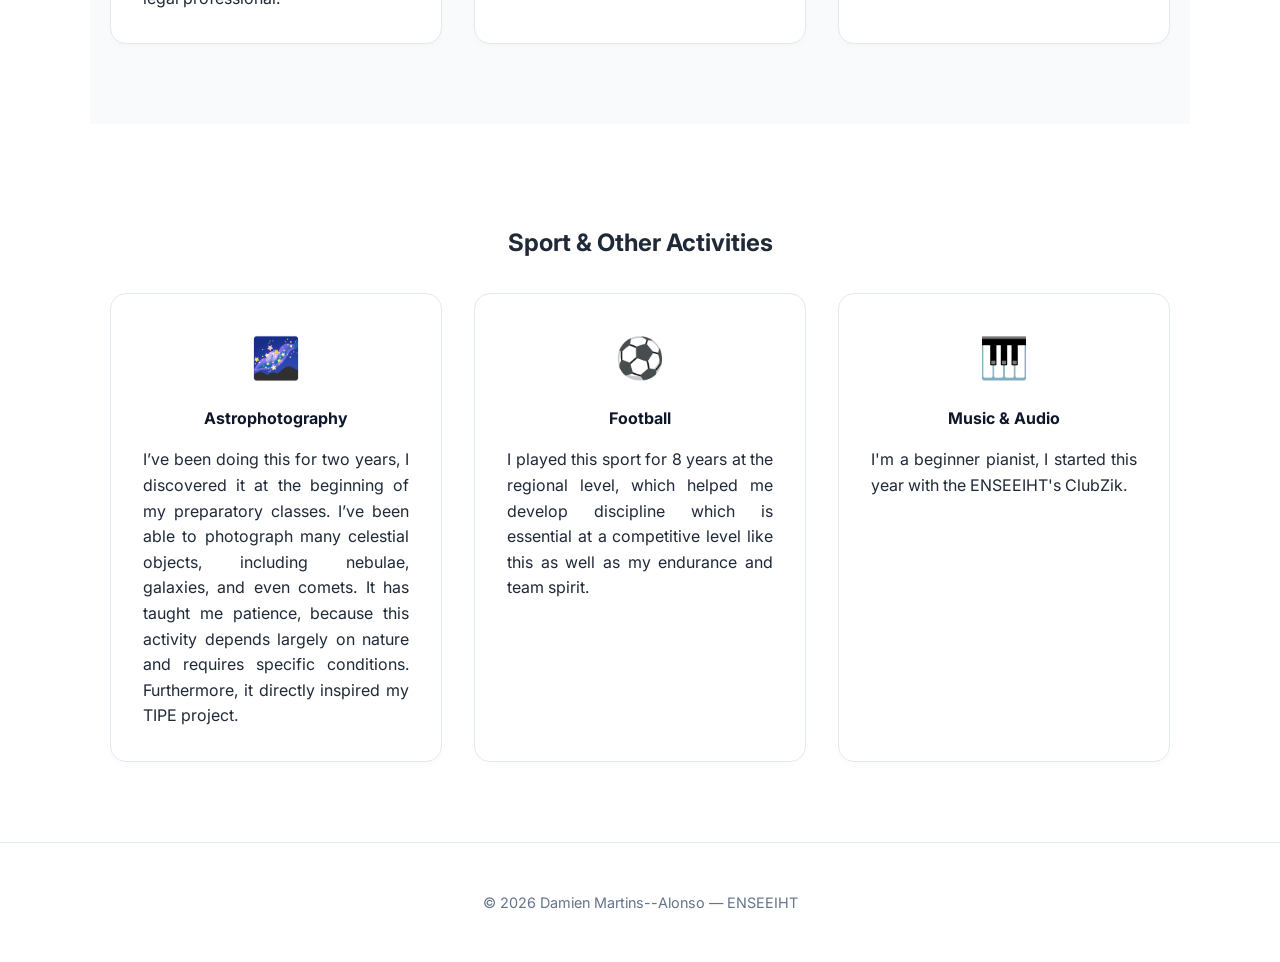
==== commit f90646f2: "Fix punctuation and clarity in index.html Corrected punctuation and improved sentence structure in p" ====
--- a/index.html
+++ b/index.html
@@ -88,7 +88,7 @@
             <p class="section-subtitle" style="text-align: center; margin-bottom: 30px;">  </p>
             <div class="card video-card" style="margin: 0 auto; max-width: 800px;">
                 <div class="video-container">
-                    <iframe width="560" height="315" src="https://www.youtube.com/embed/TON_LIEN_YOUTUBE" title="Elevator Pitch" frameborder="0" allowfullscreen></iframe>
+                    <iframe width="560" height="315" src="https://www.youtube.com/embed/SYkd73rg5DY" title="Elevator Pitch" frameborder="0" allowfullscreen></iframe>
                 </div>
             </div>
         </section>
@@ -223,12 +223,12 @@
                 <div class="card align-center">
                     <div class="icon">🌌</div>
                     <h4>Astrophotography</h4>
-                    <p style="text-align: justify;">I’ve been doing this for two years ; I discovered it at the beginning of my preparatory classes. I’ve been able to photograph many celestial objects, including nebulae, galaxies, and even comets. It has taught me patience, because this activity depends largely on nature and requires specific conditions. Furthermore, it directly inspired my TIPE project.</p>
+                    <p style="text-align: justify;">I’ve been doing this for two years, I discovered it at the beginning of my preparatory classes. I’ve been able to photograph many celestial objects, including nebulae, galaxies, and even comets. It has taught me patience, because this activity depends largely on nature and requires specific conditions. Furthermore, it directly inspired my TIPE project.</p>
                 </div>
                 <div class="card align-center">
                     <div class="icon">⚽</div>
                     <h4>Football</h4>
-                    <p style="text-align: justify;">I played this sport for 8 years at the regional level, which helped me develop discipline; which is essential at a competitive level like this; as well as my endurance and team spirit.</p>
+                    <p style="text-align: justify;">I played this sport for 8 years at the regional level, which helped me develop discipline which is essential at a competitive level like this as well as my endurance and team spirit.</p>
                 </div>
                 <div class="card align-center">
                     <div class="icon">🎹</div>
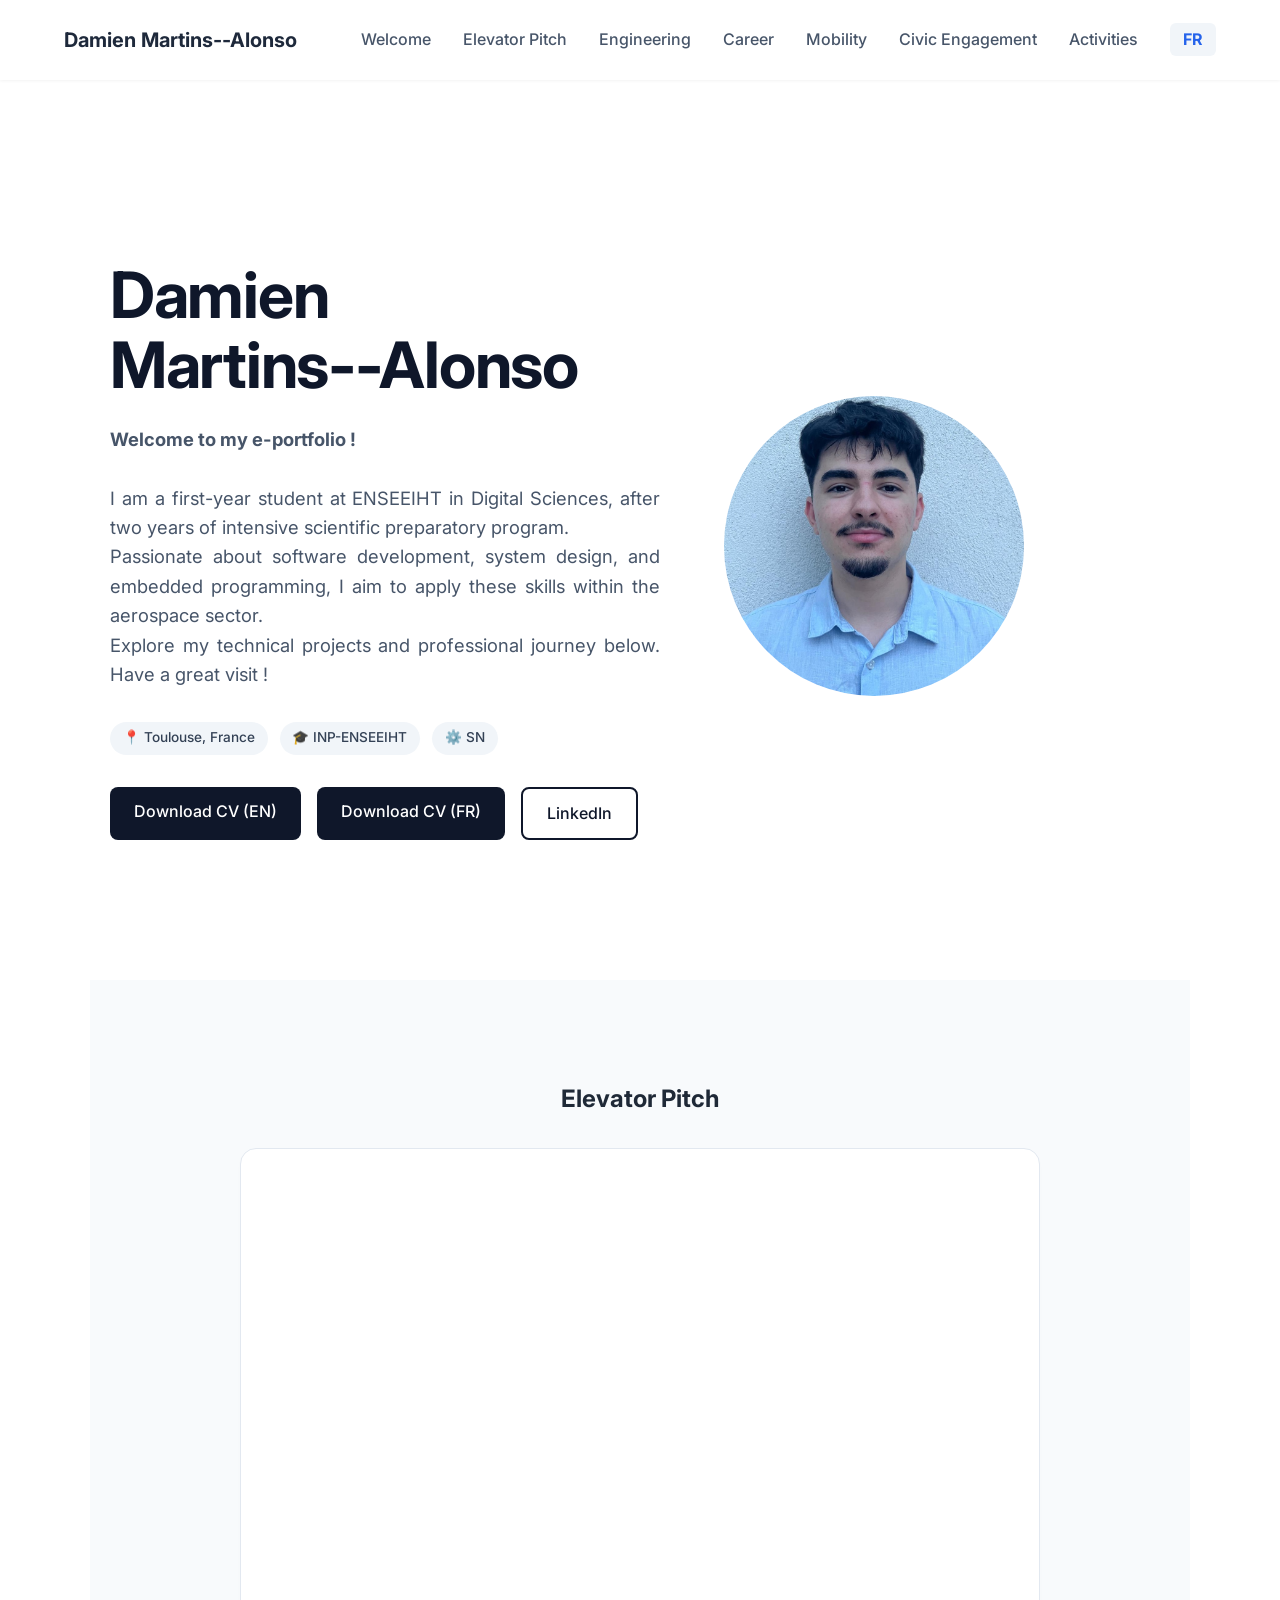
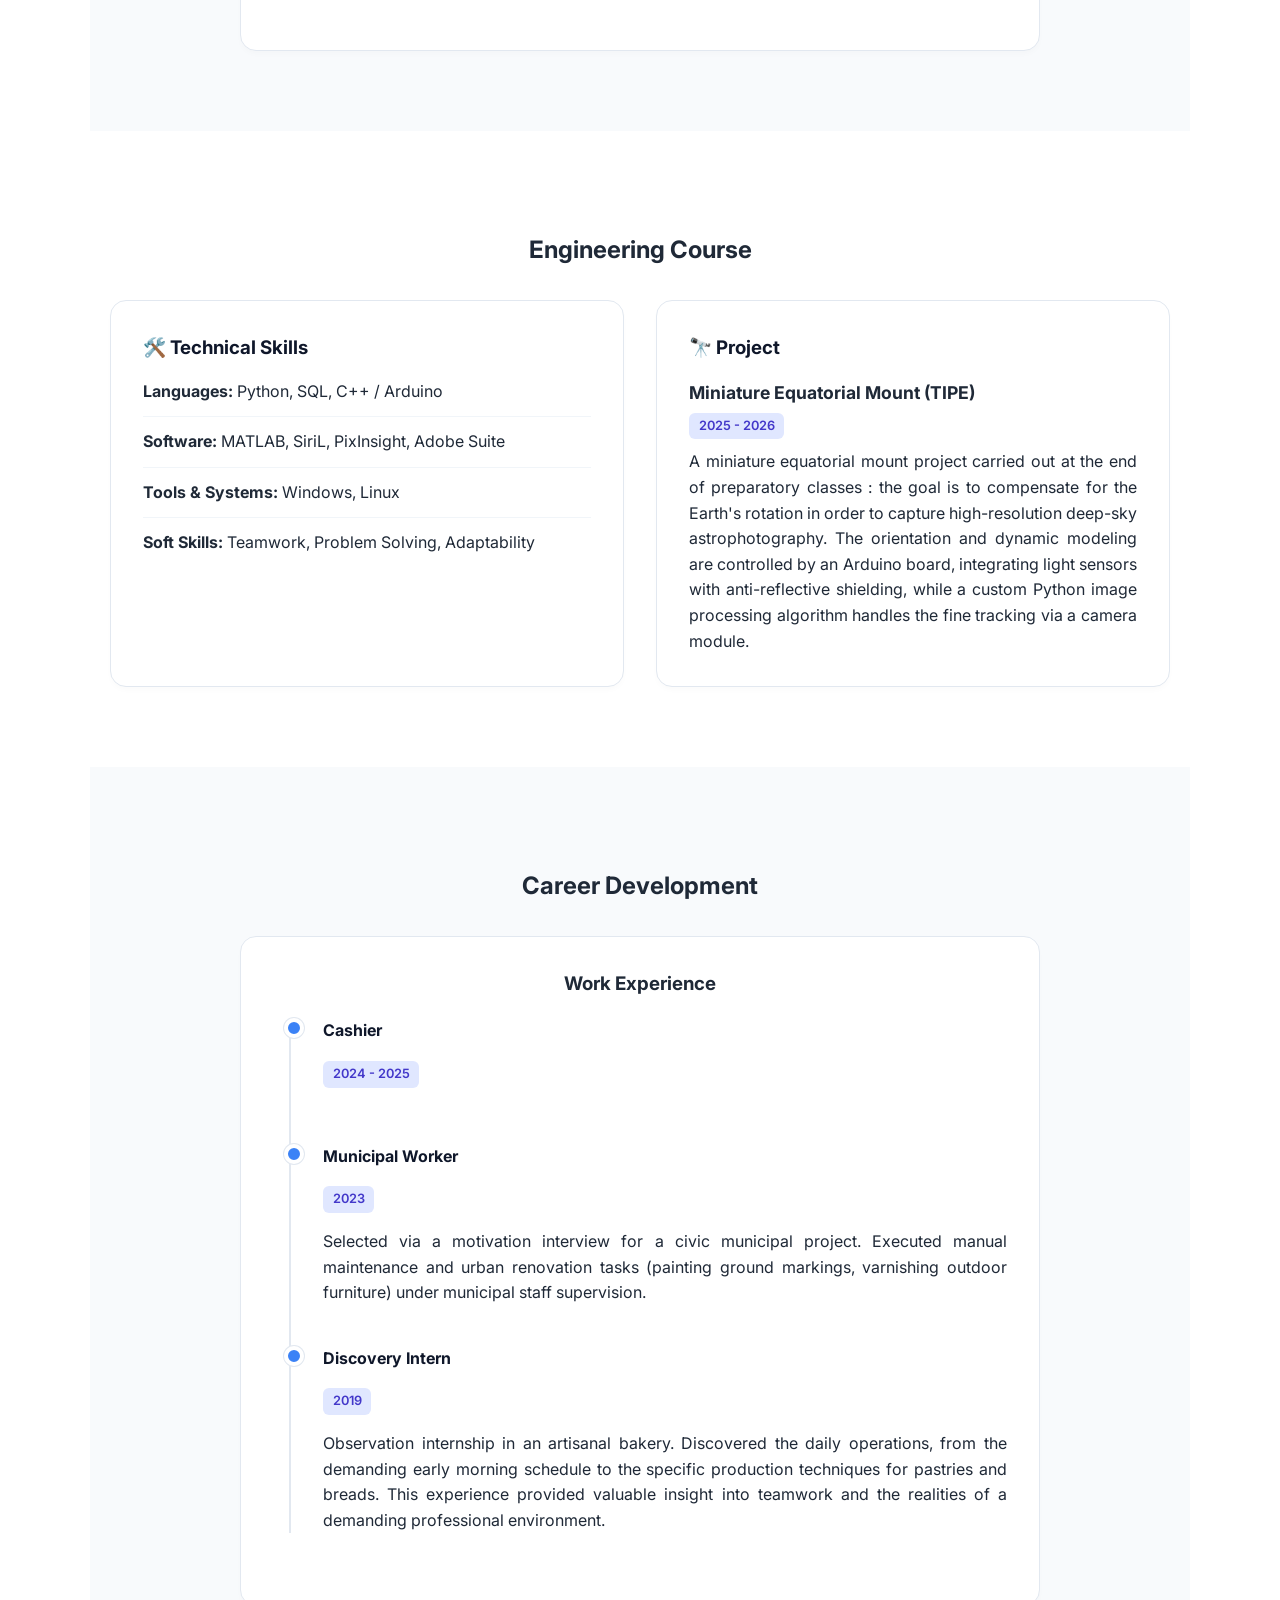
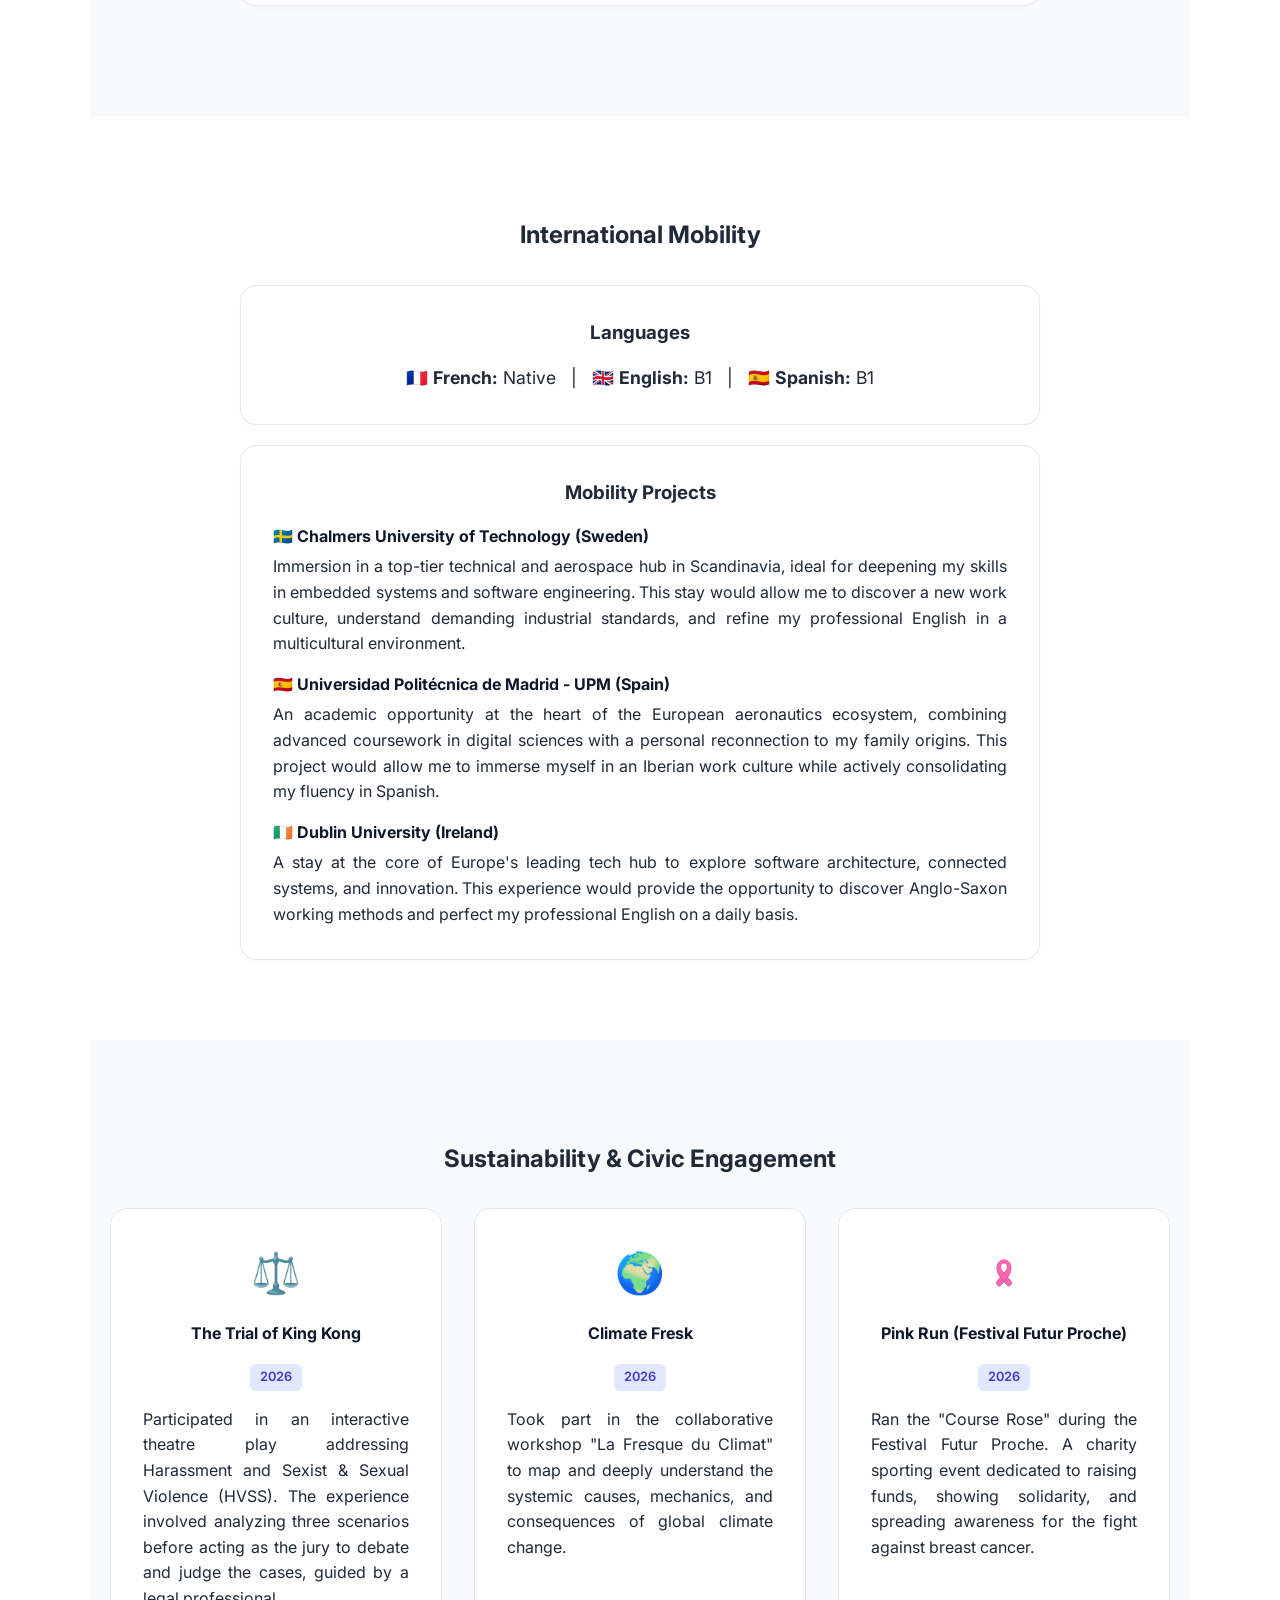
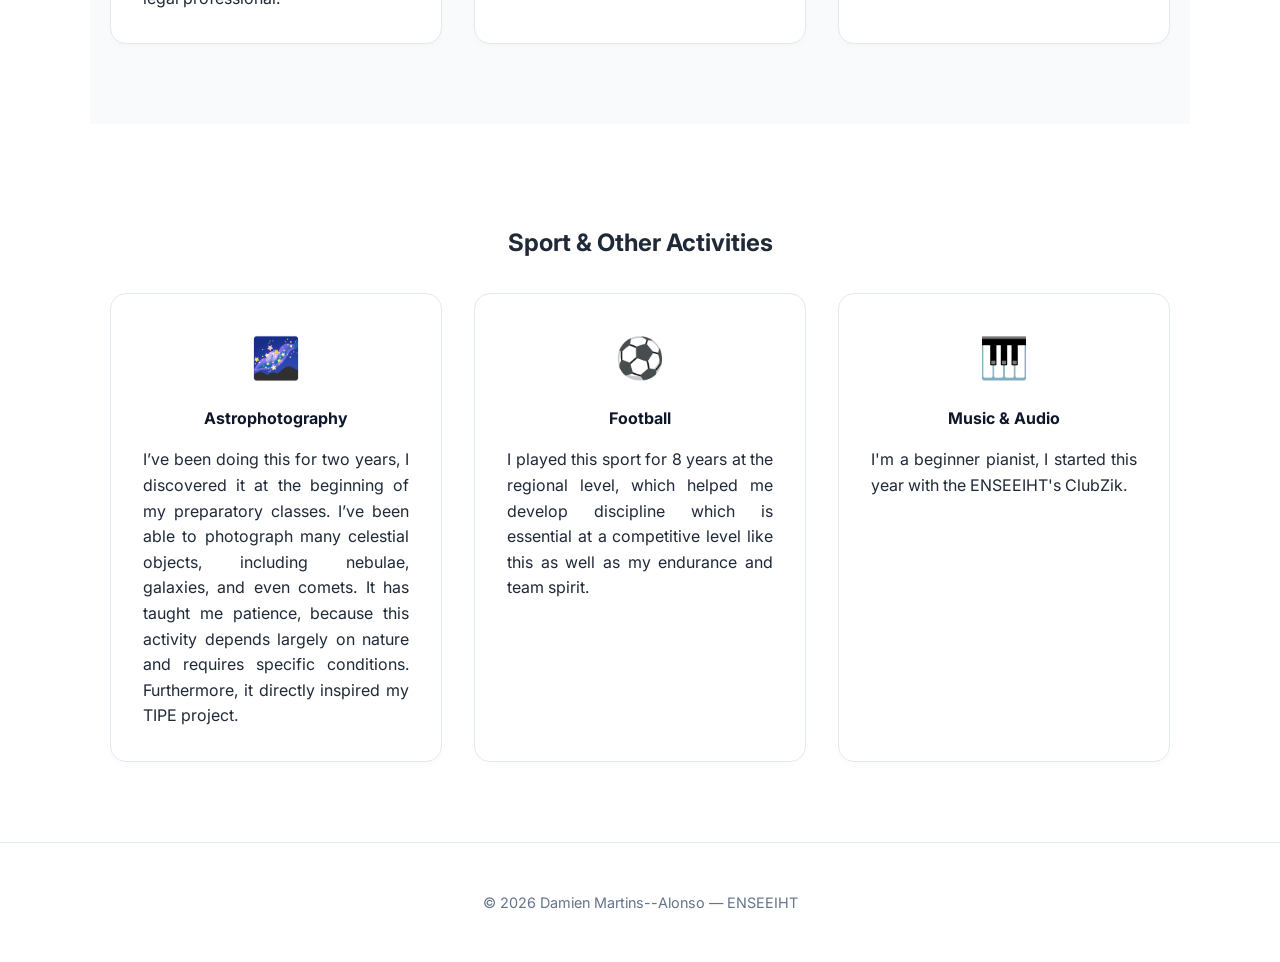
==== commit 53095cd9: "Update index.html" ====
--- a/index.html
+++ b/index.html
@@ -167,15 +167,15 @@
                     <div style="display: flex; flex-direction: column; gap: 15px;">
                         <div>
                             <h4 style="margin-bottom: 5px;">🇸🇪 Chalmers University of Technology (Sweden)</h4>
-                            <p style="text-align: justify;">Immersion in a top-tier technical and aerospace hub in Scandinavia, ideal for deepening my skills in embedded systems and software engineering. This stay will allow me to discover a new work culture, understand demanding industrial standards, and refine my professional English in a multicultural environment.</p>
+                            <p style="text-align: justify;">Immersion in a top-tier technical and aerospace hub in Scandinavia, ideal for deepening my skills in embedded systems and software engineering. This stay would allow me to discover a new work culture, understand demanding industrial standards, and refine my professional English in a multicultural environment.</p>
                         </div>
                         <div>
                             <h4 style="margin-bottom: 5px;">🇪🇸 Universidad Politécnica de Madrid - UPM (Spain)</h4>
-                            <p style="text-align: justify;">An academic opportunity at the heart of the European aeronautics ecosystem, combining advanced coursework in digital sciences with a personal reconnection to my family origins. This project will allow me to immerse myself in an Iberian work culture while actively consolidating my fluency in Spanish.</p>
+                            <p style="text-align: justify;">An academic opportunity at the heart of the European aeronautics ecosystem, combining advanced coursework in digital sciences with a personal reconnection to my family origins. This project would allow me to immerse myself in an Iberian work culture while actively consolidating my fluency in Spanish.</p>
                         </div>
                         <div>
-                            <h4 style="margin-bottom: 5px;">🇮🇪 Dublin Partner University (Ireland)</h4>
-                            <p style="text-align: justify;">A stay at the core of Europe's leading tech hub to explore software architecture, connected systems, and innovation. This experience will provide the opportunity to discover Anglo-Saxon working methods and perfect my professional English on a daily basis.</p>
+                            <h4 style="margin-bottom: 5px;">🇮🇪 Dublin University (Ireland)</h4>
+                            <p style="text-align: justify;">A stay at the core of Europe's leading tech hub to explore software architecture, connected systems, and innovation. This experience would provide the opportunity to discover Anglo-Saxon working methods and perfect my professional English on a daily basis.</p>
                         </div>
                     </div>
                 </div>
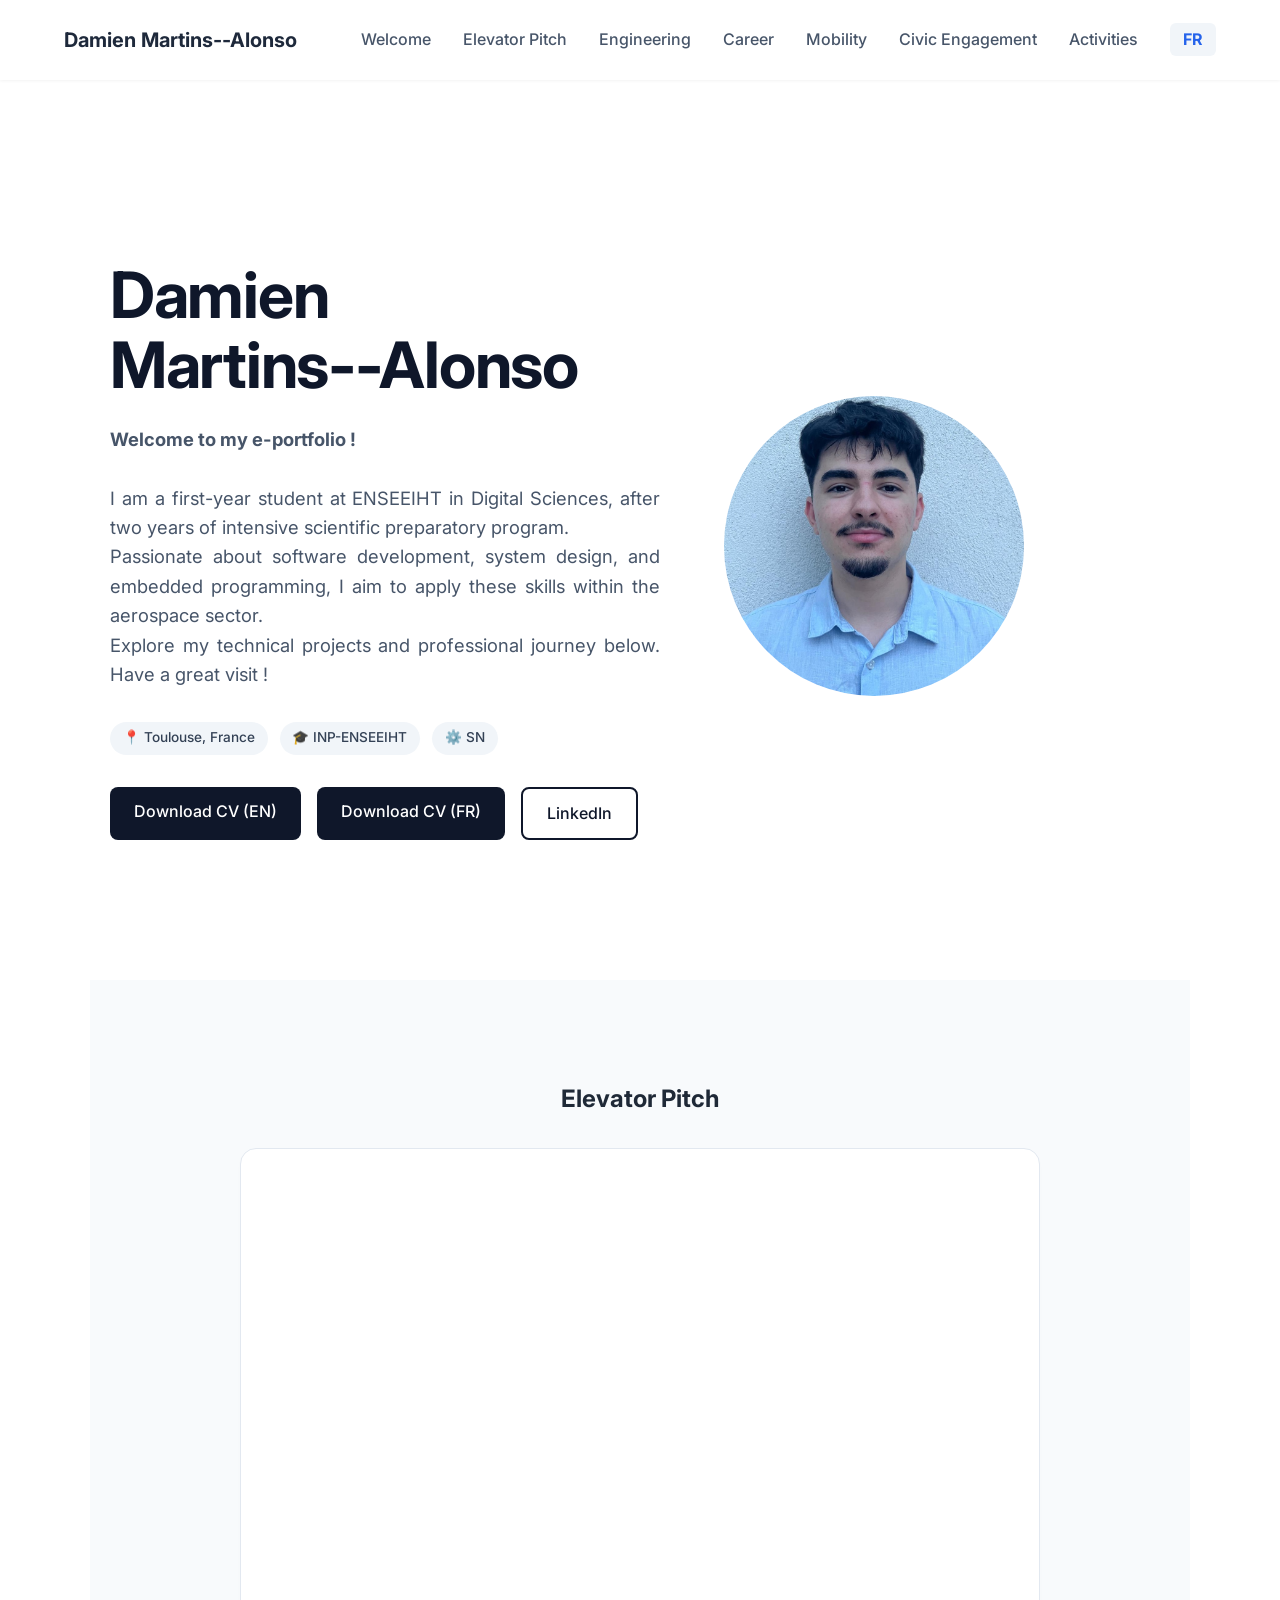
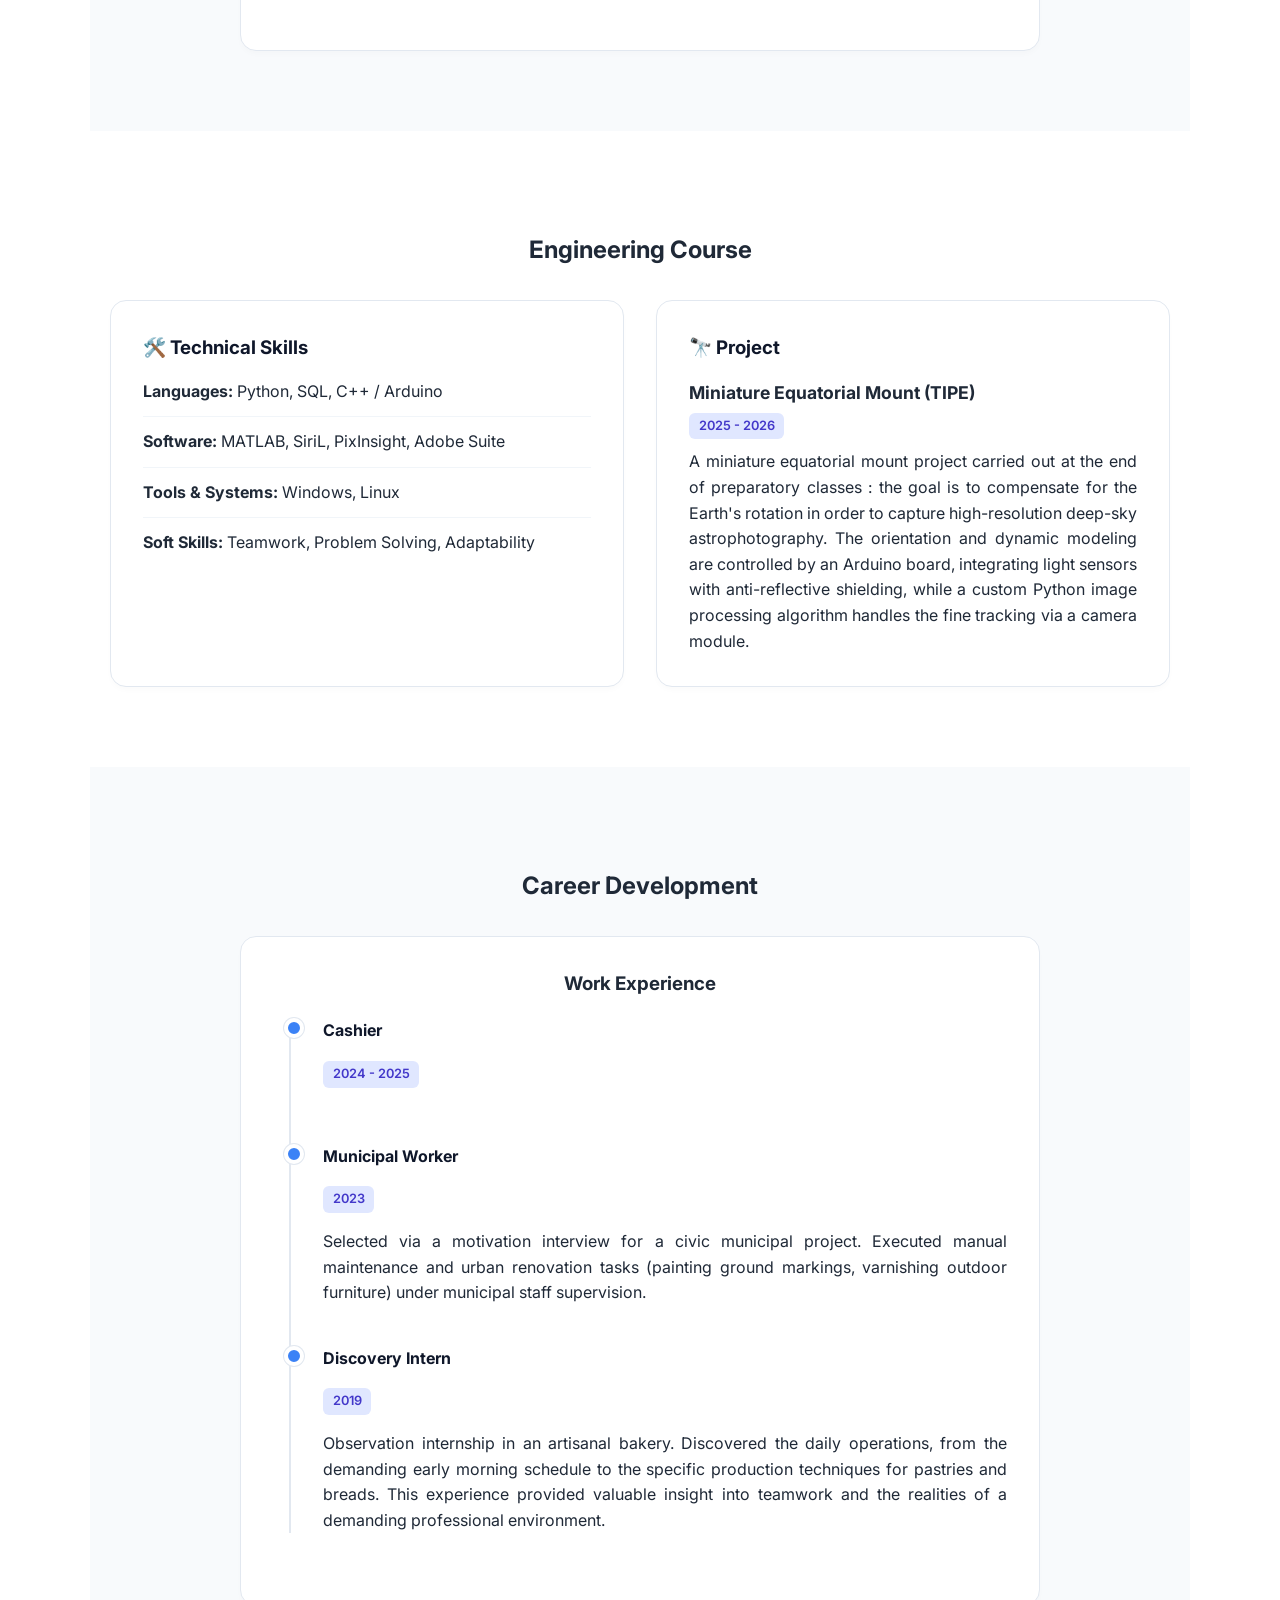
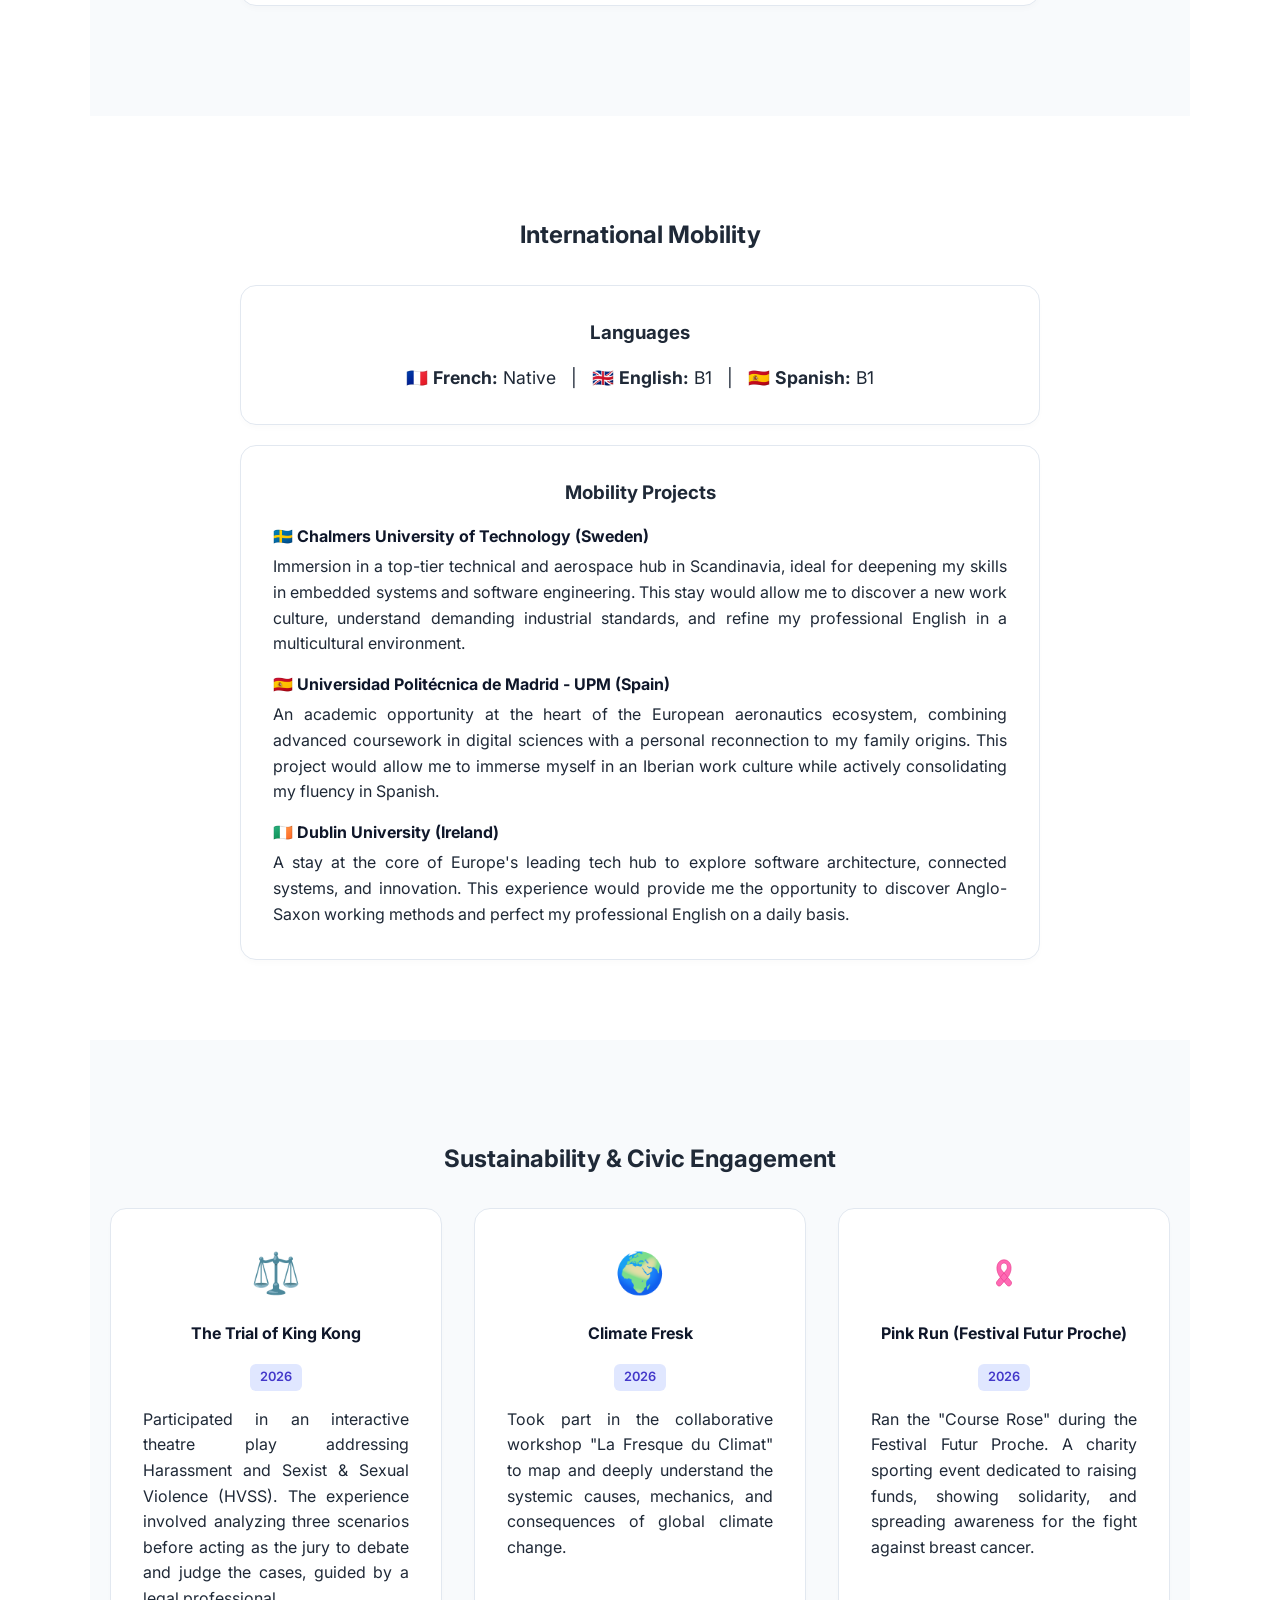
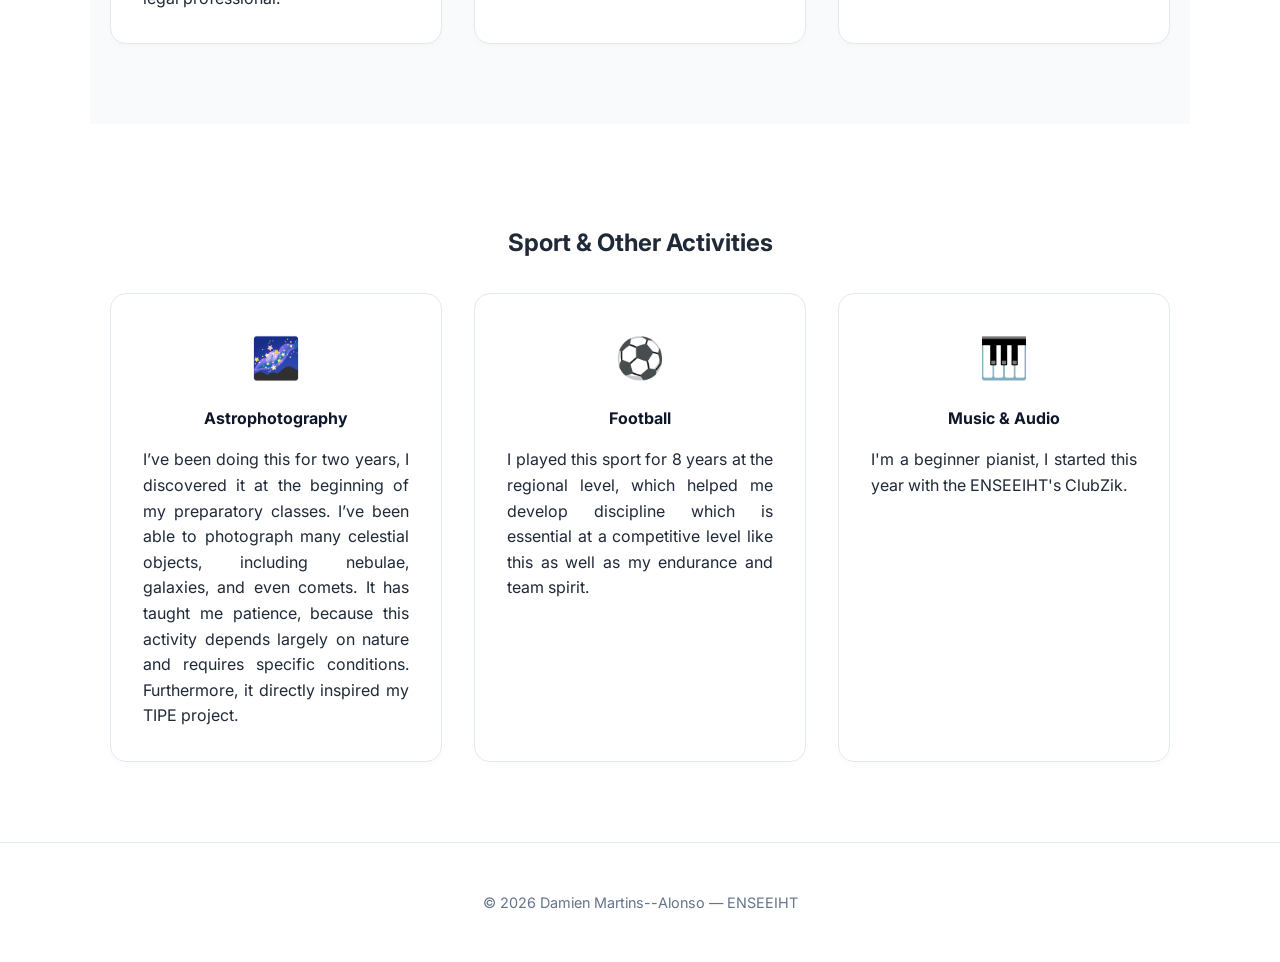
==== commit 7fd8a645: "Refine description of Dublin University experience Updated text to clarify the opportunity for impro" ====
--- a/index.html
+++ b/index.html
@@ -175,7 +175,7 @@
                         </div>
                         <div>
                             <h4 style="margin-bottom: 5px;">🇮🇪 Dublin University (Ireland)</h4>
-                            <p style="text-align: justify;">A stay at the core of Europe's leading tech hub to explore software architecture, connected systems, and innovation. This experience would provide the opportunity to discover Anglo-Saxon working methods and perfect my professional English on a daily basis.</p>
+                            <p style="text-align: justify;">A stay at the core of Europe's leading tech hub to explore software architecture, connected systems, and innovation. This experience would provide me the opportunity to discover Anglo-Saxon working methods and perfect my professional English on a daily basis.</p>
                         </div>
                     </div>
                 </div>
